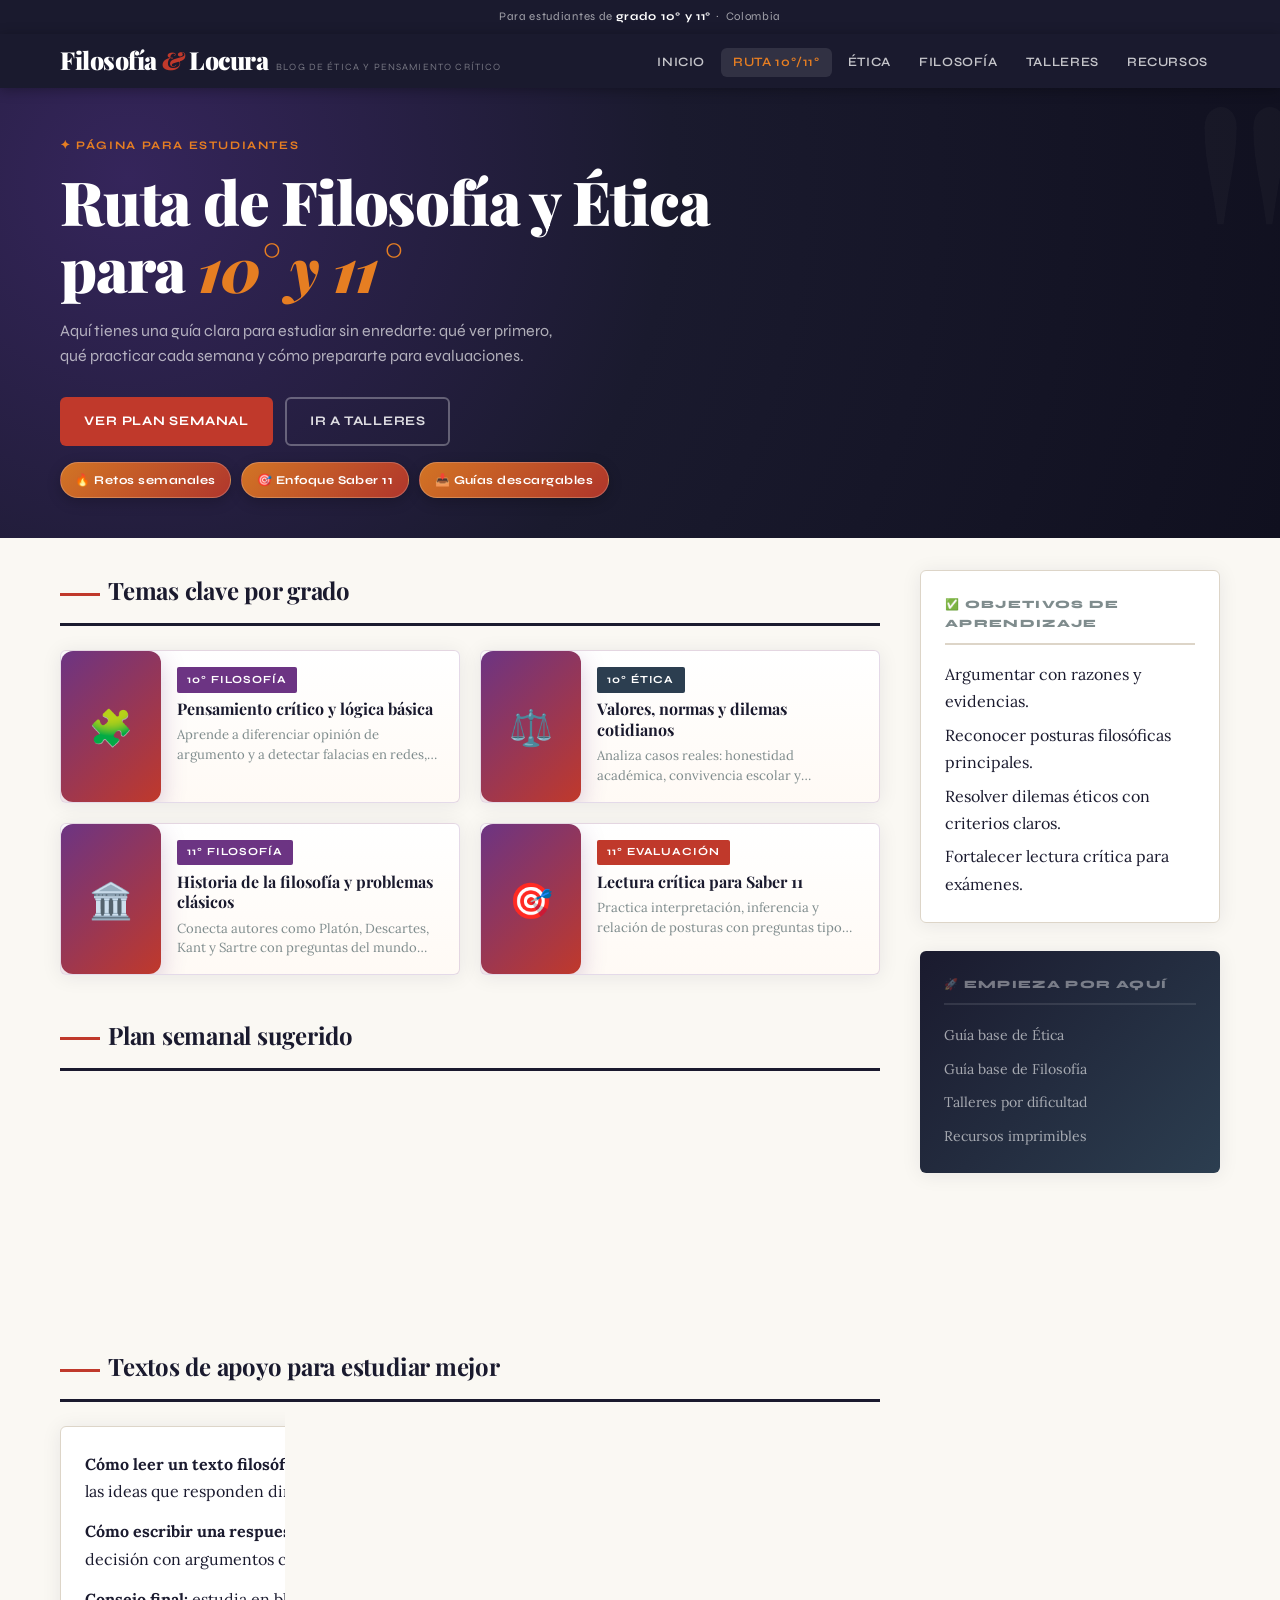
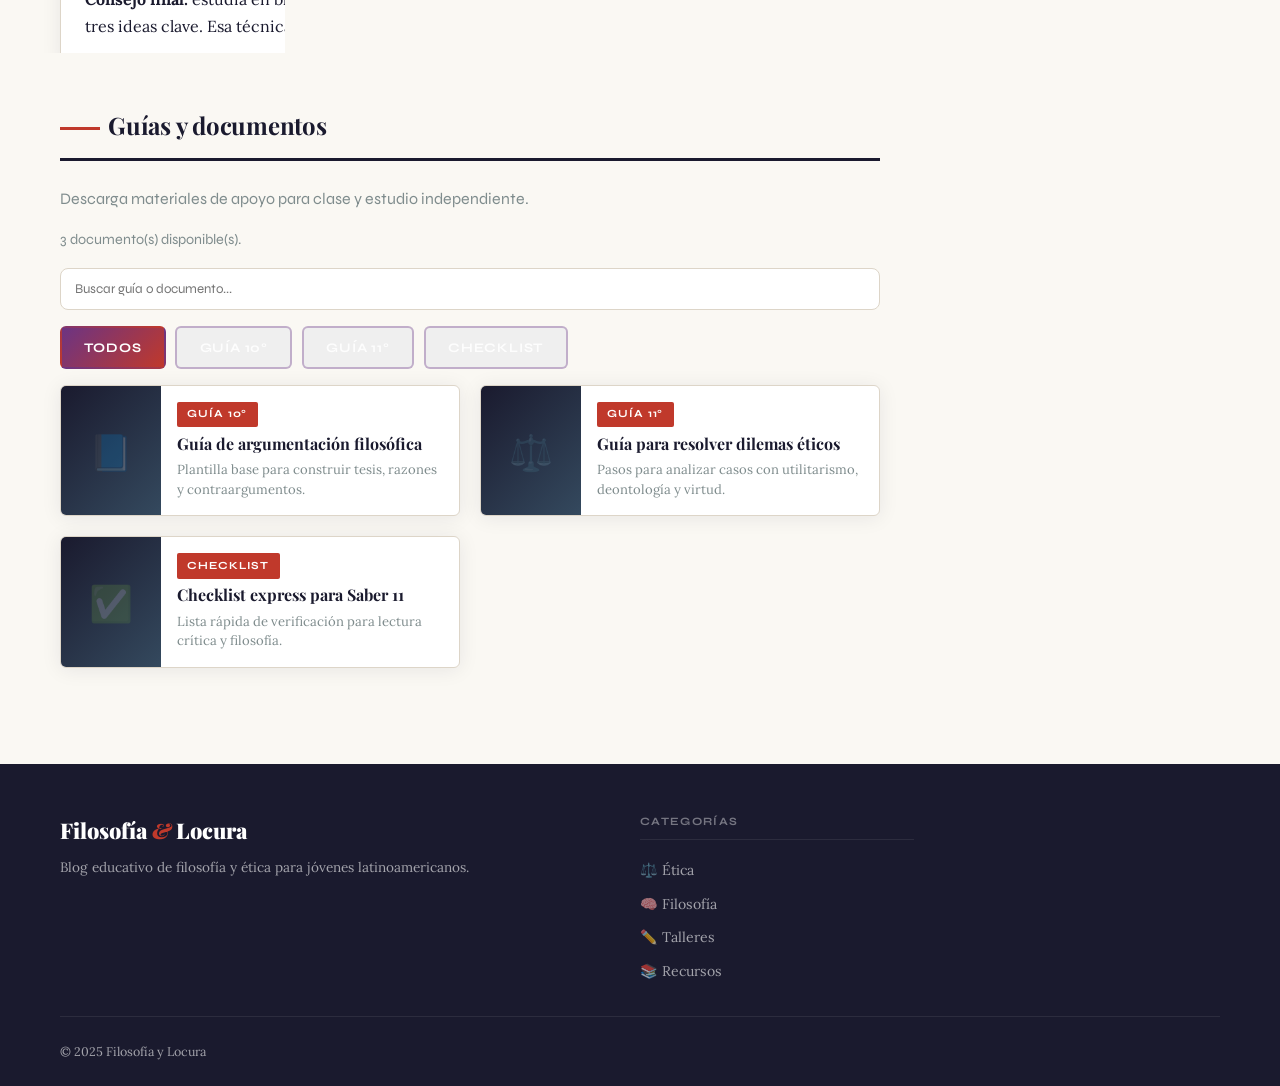
==== estudiantes.html @ a89b70b3 "Agrega buscador de guías y filtros combinados en estudiantes" ====
<!DOCTYPE html>
<html lang="es">
<head>
  <meta charset="UTF-8">
  <meta name="viewport" content="width=device-width, initial-scale=1.0">
  <meta name="description" content="Ruta de estudio para estudiantes de grado 10° y 11° en filosofía y ética: temas, actividades y plan semanal.">
  <meta name="theme-color" content="#1a1a2e">
  <title>Ruta 10° y 11° | Filosofía y Locura</title>
  <link rel="stylesheet" href="css/styles.css">
  <link rel="icon" href="data:image/svg+xml,<svg xmlns='http://www.w3.org/2000/svg' viewBox='0 0 100 100'><text y='.9em' font-size='90'>🧠</text></svg>">
</head>
<body>
  <div class="topbar"><div class="container">Para estudiantes de <strong>grado 10° y 11°</strong> &nbsp;·&nbsp; Colombia</div></div>

  <header class="masthead" role="banner">
    <div class="masthead__inner container">
      <a href="index.html" class="masthead__brand" aria-label="Inicio – Filosofía y Locura">
        <span class="masthead__logo">Filosofía <span>&</span> Locura</span>
        <span class="masthead__tagline">Blog de ética y pensamiento crítico</span>
      </a>
      <nav aria-label="Navegación principal">
        <ul class="nav__list" role="list">
          <li><a href="index.html" class="nav__link">Inicio</a></li>
          <li><a href="estudiantes.html" class="nav__link active">Ruta 10°/11°</a></li>
          <li><a href="etica.html" class="nav__link">Ética</a></li>
          <li><a href="filosofia.html" class="nav__link">Filosofía</a></li>
          <li><a href="talleres.html" class="nav__link">Talleres</a></li>
          <li><a href="recursos.html" class="nav__link">Recursos</a></li>
        </ul>
      </nav>
      <button class="hamburger" id="hamburger" aria-label="Abrir menú" aria-expanded="false">
        <span></span><span></span><span></span>
      </button>
    </div>
    <nav class="mobile-nav" id="mobileNav" aria-label="Menú móvil">
      <ul class="mobile-nav__list" role="list">
        <li><a href="index.html" class="mobile-nav__link">🏠 Inicio</a></li>
        <li><a href="estudiantes.html" class="mobile-nav__link">🎓 Ruta 10°/11°</a></li>
        <li><a href="etica.html" class="mobile-nav__link">⚖️ Ética</a></li>
        <li><a href="filosofia.html" class="mobile-nav__link">🧠 Filosofía</a></li>
        <li><a href="talleres.html" class="mobile-nav__link">✏️ Talleres</a></li>
        <li><a href="recursos.html" class="mobile-nav__link">📚 Recursos</a></li>
      </ul>
    </nav>
  </header>

  <section class="hero hero--students" aria-labelledby="heroTitle">
    <div class="container">
      <p class="hero__kicker">✦ Página para estudiantes</p>
      <h1 class="hero__title" id="heroTitle">Ruta de Filosofía y Ética para <em>10° y 11°</em></h1>
      <p class="hero__desc">Aquí tienes una guía clara para estudiar sin enredarte: qué ver primero, qué practicar cada semana y cómo prepararte para evaluaciones.</p>
      <div class="hero__actions">
        <a href="#plan-semanal" class="btn btn--primary">Ver plan semanal</a>
        <a href="talleres.html" class="btn btn--outline">Ir a talleres</a>
      </div>
      <div class="student-badges" role="list" aria-label="Beneficios de la ruta">
        <span class="student-badge" role="listitem">🔥 Retos semanales</span>
        <span class="student-badge" role="listitem">🎯 Enfoque Saber 11</span>
        <span class="student-badge" role="listitem">📥 Guías descargables</span>
      </div>
    </div>
  </section>

  <main>
    <div class="container">
      <div class="main-layout" style="padding-top:2rem;">
        <div>
          <section aria-labelledby="temasClave">
            <div class="section-header">
              <h2 class="section-header__title" id="temasClave"><span class="section-header__line"></span>Temas clave por grado</h2>
            </div>

            <div class="posts-grid students-grid" role="list">
              <article class="post-card" role="listitem">
                <div class="post-card__thumb">🧩</div>
                <div class="post-card__body">
                  <div class="post-card__meta"><span class="tag tag--filosofia">10° Filosofía</span></div>
                  <h3 class="post-card__title">Pensamiento crítico y lógica básica</h3>
                  <p class="post-card__excerpt">Aprende a diferenciar opinión de argumento y a detectar falacias en redes, noticias y debates.</p>
                </div>
              </article>

              <article class="post-card" role="listitem">
                <div class="post-card__thumb">⚖️</div>
                <div class="post-card__body">
                  <div class="post-card__meta"><span class="tag tag--etica">10° Ética</span></div>
                  <h3 class="post-card__title">Valores, normas y dilemas cotidianos</h3>
                  <p class="post-card__excerpt">Analiza casos reales: honestidad académica, convivencia escolar y decisiones responsables.</p>
                </div>
              </article>

              <article class="post-card" role="listitem">
                <div class="post-card__thumb">🏛️</div>
                <div class="post-card__body">
                  <div class="post-card__meta"><span class="tag tag--filosofia">11° Filosofía</span></div>
                  <h3 class="post-card__title">Historia de la filosofía y problemas clásicos</h3>
                  <p class="post-card__excerpt">Conecta autores como Platón, Descartes, Kant y Sartre con preguntas del mundo actual.</p>
                </div>
              </article>

              <article class="post-card" role="listitem">
                <div class="post-card__thumb">🎯</div>
                <div class="post-card__body">
                  <div class="post-card__meta"><span class="tag tag--recursos">11° Evaluación</span></div>
                  <h3 class="post-card__title">Lectura crítica para Saber 11</h3>
                  <p class="post-card__excerpt">Practica interpretación, inferencia y relación de posturas con preguntas tipo examen.</p>
                </div>
              </article>
            </div>
          </section>

          <section id="plan-semanal" aria-labelledby="planSemanal" style="margin-top:2.5rem;">
            <div class="section-header">
              <h2 class="section-header__title" id="planSemanal"><span class="section-header__line"></span>Plan semanal sugerido</h2>
            </div>
            <div class="widget" style="background:#fff;">
              <ul class="footer__links">
                <li><strong>Lunes:</strong> lectura de un texto corto (15–20 min) y mapa de ideas.</li>
                <li><strong>Martes:</strong> video o recurso + resumen de 5 conceptos.</li>
                <li><strong>Miércoles:</strong> taller de preguntas argumentativas.</li>
                <li><strong>Jueves:</strong> dilema ético en pareja o grupo.</li>
                <li><strong>Viernes:</strong> autoevaluación tipo Saber 11 y corrección.</li>
              </ul>
            </div>
          </section>

          <section aria-labelledby="consejosEstudio" style="margin-top:2.5rem;">
            <div class="section-header">
              <h2 class="section-header__title" id="consejosEstudio"><span class="section-header__line"></span>Textos de apoyo para estudiar mejor</h2>
            </div>
            <div class="widget" style="background:#fff;">
              <p style="margin-bottom:0.8rem;">
                <strong>Cómo leer un texto filosófico:</strong> comienza por identificar la pregunta central del autor.
                Luego, subraya las ideas que responden directamente esa pregunta y marca ejemplos concretos.
              </p>
              <p style="margin-bottom:0.8rem;">
                <strong>Cómo escribir una respuesta ética:</strong> describe el problema, explica los valores en conflicto
                y justifica tu decisión con argumentos claros, no solo con opiniones personales.
              </p>
              <p>
                <strong>Consejo final:</strong> estudia en bloques cortos de 25 minutos, descansa 5 minutos y cierra con
                una síntesis de tres ideas clave. Esa técnica mejora la comprensión y la memoria.
              </p>
            </div>
          </section>

          <section id="guias-documentos" aria-labelledby="guiasDocs" style="margin-top:2.5rem;">
            <div class="section-header">
              <h2 class="section-header__title" id="guiasDocs"><span class="section-header__line"></span>Guías y documentos</h2>
            </div>
            <p style="margin-bottom:1rem;color:var(--muted);font-family:var(--font-ui);">
              Descarga materiales de apoyo para clase y estudio independiente.
            </p>
            <p id="studentDocsStatus" style="margin-bottom:1rem;color:var(--muted);font-family:var(--font-ui);font-size:0.9rem;">
              Cargando guías...
            </p>
            <label for="studentDocsSearch" class="sr-only">Buscar guías y documentos</label>
            <input
              id="studentDocsSearch"
              type="search"
              placeholder="Buscar guía o documento..."
              style="width:100%;padding:0.75rem 0.9rem;border:1px solid var(--border);border-radius:8px;margin-bottom:1rem;font-family:var(--font-ui);"
            >
            <div style="display:flex;gap:0.6rem;flex-wrap:wrap;margin-bottom:1rem;">
              <button class="btn btn--outline active" type="button" data-doc-filter="all">Todos</button>
              <button class="btn btn--outline" type="button" data-doc-filter="Guía 10°">Guía 10°</button>
              <button class="btn btn--outline" type="button" data-doc-filter="Guía 11°">Guía 11°</button>
              <button class="btn btn--outline" type="button" data-doc-filter="Checklist">Checklist</button>
            </div>
            <div class="posts-grid" id="studentDocsList" role="list" aria-live="polite"></div>
          </section>
        </div>

        <aside class="sidebar" aria-label="Barra lateral">
          <div class="widget">
            <h2 class="widget__title">✅ Objetivos de aprendizaje</h2>
            <ul class="footer__links">
              <li>Argumentar con razones y evidencias.</li>
              <li>Reconocer posturas filosóficas principales.</li>
              <li>Resolver dilemas éticos con criterios claros.</li>
              <li>Fortalecer lectura crítica para exámenes.</li>
            </ul>
          </div>

          <div class="widget quote-widget">
            <h2 class="widget__title">🚀 Empieza por aquí</h2>
            <ul class="footer__links">
              <li><a href="etica.html">Guía base de Ética</a></li>
              <li><a href="filosofia.html">Guía base de Filosofía</a></li>
              <li><a href="talleres.html">Talleres por dificultad</a></li>
              <li><a href="recursos.html">Recursos imprimibles</a></li>
            </ul>
          </div>
        </aside>
      </div>
    </div>
  </main>

  <footer role="contentinfo">
    <div class="container">
      <div class="footer__grid">
        <div>
          <div class="footer__brand-name">Filosofía <span>&</span> Locura</div>
          <p class="footer__brand-desc">Blog educativo de filosofía y ética para jóvenes latinoamericanos.</p>
        </div>
        <div>
          <div class="footer__heading">Categorías</div>
          <ul class="footer__links">
            <li><a href="etica.html">⚖️ Ética</a></li>
            <li><a href="filosofia.html">🧠 Filosofía</a></li>
            <li><a href="talleres.html">✏️ Talleres</a></li>
            <li><a href="recursos.html">📚 Recursos</a></li>
          </ul>
        </div>
      </div>
      <div class="footer__bottom">
        <span>© 2025 Filosofía y Locura</span>
      </div>
    </div>
  </footer>

  <button class="back-top" id="backToTop" aria-label="Volver arriba">↑</button>
  <script id="studentDocsData" type="application/json">
    [
      {
        "icon": "📘",
        "tipo": "Guía 10°",
        "titulo": "Guía de argumentación filosófica",
        "desc": "Plantilla base para construir tesis, razones y contraargumentos.",
        "href": "docs/guia-argumentacion-10.txt"
      },
      {
        "icon": "⚖️",
        "tipo": "Guía 11°",
        "titulo": "Guía para resolver dilemas éticos",
        "desc": "Pasos para analizar casos con utilitarismo, deontología y virtud.",
        "href": "docs/guia-dilemas-eticos-11.txt"
      },
      {
        "icon": "✅",
        "tipo": "Checklist",
        "titulo": "Checklist express para Saber 11",
        "desc": "Lista rápida de verificación para lectura crítica y filosofía.",
        "href": "docs/checklist-saber11-filosofia.txt"
      }
    ]
  </script>
  <script src="js/scripts.js"></script>
</body>
</html>
---- css/styles.css ----
/* ===================================================
   FILOSOFÍA Y LOCURA — Blog de Filosofía y Ética
   Estilo: Editorial moderno, tipografía expresiva
   =================================================== */

@import url('https://fonts.googleapis.com/css2?family=Playfair+Display:ital,wght@0,400;0,700;0,900;1,400;1,700&family=Syne:wght@400;600;700;800&family=Lora:ital,wght@0,400;0,500;1,400&display=swap');

/* ── Variables ── */
:root {
  --ink:        #1a1a2e;
  --paper:      #faf8f3;
  --cream:      #f0ebe0;
  --accent:     #c0392b;
  --accent-2:   #e67e22;
  --muted:      #7f8c8d;
  --border:     #ddd5c8;
  --card-bg:    #ffffff;
  --tag-ethics: #2c3e50;
  --tag-phil:   #6c3483;
  --tag-taller: #1a6b4a;
  --tag-rec:    #c0392b;

  --font-display: 'Playfair Display', Georgia, serif;
  --font-ui:      'Syne', sans-serif;
  --font-body:    'Lora', Georgia, serif;

  --max-width: 1200px;
  --radius:    6px;
  --shadow:    0 2px 20px rgba(26,26,46,0.08);
  --shadow-lg: 0 8px 40px rgba(26,26,46,0.14);

  --transition: 0.25s cubic-bezier(0.4, 0, 0.2, 1);
}

/* ── Reset & Base ── */
*, *::before, *::after { box-sizing: border-box; margin: 0; padding: 0; }

html { scroll-behavior: smooth; font-size: 16px; }

body {
  font-family: var(--font-body);
  background: var(--paper);
  color: var(--ink);
  line-height: 1.7;
  min-height: 100vh;
  overflow-x: hidden;
}

img { max-width: 100%; display: block; }
a  { color: var(--accent); text-decoration: none; transition: color var(--transition); }
a:hover { color: var(--accent-2); }

/* ── Utility ── */
.container { max-width: var(--max-width); margin: 0 auto; padding: 0 1.25rem; }
.sr-only { position: absolute; width: 1px; height: 1px; overflow: hidden; clip: rect(0,0,0,0); }
.tag {
  display: inline-block;
  font-family: var(--font-ui);
  font-size: 0.68rem;
  font-weight: 700;
  letter-spacing: 0.08em;
  text-transform: uppercase;
  padding: 0.22rem 0.65rem;
  border-radius: 2px;
  color: #fff;
}
.tag--etica    { background: var(--tag-ethics); }
.tag--filosofia{ background: var(--tag-phil); }
.tag--taller   { background: var(--tag-taller); }
.tag--recursos { background: var(--tag-rec); }

/* ── Top Bar ── */
.topbar {
  background: var(--ink);
  color: rgba(255,255,255,0.6);
  font-family: var(--font-ui);
  font-size: 0.72rem;
  letter-spacing: 0.06em;
  padding: 0.45rem 0;
  text-align: center;
}
.topbar strong { color: #fff; }

/* ── Header / Masthead ── */
.masthead {
  background: var(--ink);
  position: sticky;
  top: 0;
  z-index: 100;
  box-shadow: 0 2px 12px rgba(0,0,0,0.3);
}

.masthead__inner {
  display: flex;
  align-items: center;
  justify-content: space-between;
  padding: 0.85rem 1.25rem;
  gap: 1rem;
}

.masthead__brand {
  display: flex;
  align-items: baseline;
  gap: 0.5rem;
  text-decoration: none;
}

.masthead__logo {
  font-family: var(--font-display);
  font-weight: 900;
  font-size: 1.55rem;
  color: #fff;
  line-height: 1;
  letter-spacing: -0.02em;
}

.masthead__logo span {
  color: var(--accent);
  font-style: italic;
}

.masthead__tagline {
  font-family: var(--font-ui);
  font-size: 0.6rem;
  color: rgba(255,255,255,0.4);
  letter-spacing: 0.12em;
  text-transform: uppercase;
  display: none;
}

/* Nav */
.nav__list {
  display: none;
  list-style: none;
  gap: 0.25rem;
  align-items: center;
}

.nav__link {
  font-family: var(--font-ui);
  font-size: 0.8rem;
  font-weight: 600;
  letter-spacing: 0.05em;
  text-transform: uppercase;
  color: rgba(255,255,255,0.75);
  padding: 0.4rem 0.75rem;
  border-radius: var(--radius);
  transition: all var(--transition);
}
.nav__link:hover,
.nav__link.active { color: #fff; background: rgba(255,255,255,0.1); }
.nav__link.active { color: var(--accent-2); }

/* Hamburger */
.hamburger {
  display: flex;
  flex-direction: column;
  gap: 5px;
  background: none;
  border: none;
  cursor: pointer;
  padding: 4px;
}
.hamburger span {
  display: block;
  width: 24px;
  height: 2px;
  background: rgba(255,255,255,0.85);
  transition: all var(--transition);
  border-radius: 2px;
}
.hamburger.open span:nth-child(1) { transform: translateY(7px) rotate(45deg); }
.hamburger.open span:nth-child(2) { opacity: 0; }
.hamburger.open span:nth-child(3) { transform: translateY(-7px) rotate(-45deg); }

/* Mobile nav dropdown */
.mobile-nav {
  display: none;
  background: #111122;
  padding: 1rem 1.25rem 1.5rem;
  border-top: 1px solid rgba(255,255,255,0.06);
}
.mobile-nav.open { display: block; }
.mobile-nav__list { list-style: none; }
.mobile-nav__link {
  display: block;
  font-family: var(--font-ui);
  font-size: 1rem;
  font-weight: 600;
  color: rgba(255,255,255,0.8);
  padding: 0.75rem 0;
  border-bottom: 1px solid rgba(255,255,255,0.07);
  letter-spacing: 0.04em;
  transition: color var(--transition);
}
.mobile-nav__link:hover { color: var(--accent-2); }

/* ── Hero ── */
.hero {
  background: var(--ink);
  color: #fff;
  padding: 3rem 0 2.5rem;
  position: relative;
  overflow: hidden;
}
.hero::before {
  content: '"';
  position: absolute;
  font-family: var(--font-display);
  font-size: 28rem;
  color: rgba(255,255,255,0.025);
  top: -4rem;
  right: -2rem;
  line-height: 1;
  pointer-events: none;
}
.hero__kicker {
  font-family: var(--font-ui);
  font-size: 0.72rem;
  font-weight: 700;
  letter-spacing: 0.14em;
  text-transform: uppercase;
  color: var(--accent-2);
  margin-bottom: 0.75rem;
}
.hero__title {
  font-family: var(--font-display);
  font-size: clamp(2rem, 6vw, 3.8rem);
  font-weight: 900;
  line-height: 1.1;
  letter-spacing: -0.02em;
  max-width: 700px;
  margin-bottom: 1rem;
}
.hero__title em { font-style: italic; color: var(--accent-2); }
.hero__desc {
  font-family: var(--font-ui);
  font-size: 1rem;
  color: rgba(255,255,255,0.65);
  max-width: 520px;
  line-height: 1.6;
  margin-bottom: 1.75rem;
}
.hero__actions { display: flex; gap: 0.75rem; flex-wrap: wrap; }

/* Buttons */
.btn {
  display: inline-flex;
  align-items: center;
  gap: 0.4rem;
  font-family: var(--font-ui);
  font-weight: 700;
  font-size: 0.82rem;
  letter-spacing: 0.06em;
  text-transform: uppercase;
  padding: 0.7rem 1.4rem;
  border-radius: var(--radius);
  transition: all var(--transition);
  cursor: pointer;
  border: 2px solid transparent;
  text-decoration: none;
}
.btn--primary { background: var(--accent); color: #fff; }
.btn--primary:hover { background: #a93226; color: #fff; transform: translateY(-1px); }
.btn--outline { border-color: rgba(255,255,255,0.3); color: rgba(255,255,255,0.85); }
.btn--outline:hover { border-color: #fff; color: #fff; background: rgba(255,255,255,0.08); }

/* ── Layout: Grid Principal ── */
.main-layout {
  display: grid;
  grid-template-columns: 1fr;
  gap: 2.5rem;
  padding: 2.5rem 0 3rem;
}

/* ── Section Headings ── */
.section-header {
  display: flex;
  align-items: baseline;
  justify-content: space-between;
  margin-bottom: 1.5rem;
  padding-bottom: 0.75rem;
  border-bottom: 3px solid var(--ink);
}
.section-header__title {
  font-family: var(--font-display);
  font-size: 1.5rem;
  font-weight: 700;
  letter-spacing: -0.01em;
}
.section-header__line {
  display: inline-block;
  width: 2.5rem;
  height: 3px;
  background: var(--accent);
  margin-right: 0.5rem;
  vertical-align: middle;
}
.section-header__link {
  font-family: var(--font-ui);
  font-size: 0.75rem;
  font-weight: 700;
  letter-spacing: 0.08em;
  text-transform: uppercase;
  color: var(--muted);
}
.section-header__link:hover { color: var(--accent); }

/* ── Featured Post ── */
.featured-post {
  display: grid;
  grid-template-columns: 1fr;
  background: var(--card-bg);
  border-radius: var(--radius);
  box-shadow: var(--shadow-lg);
  overflow: hidden;
  transition: transform var(--transition), box-shadow var(--transition);
  text-decoration: none;
  color: inherit;
}
.featured-post:hover { transform: translateY(-3px); box-shadow: 0 12px 50px rgba(26,26,46,0.18); }

.featured-post__image {
  background: linear-gradient(135deg, var(--ink) 0%, #2c3e50 50%, #6c3483 100%);
  min-height: 220px;
  display: flex;
  align-items: center;
  justify-content: center;
  position: relative;
  overflow: hidden;
}
.featured-post__image::after {
  content: attr(data-symbol);
  font-family: var(--font-display);
  font-size: 9rem;
  color: rgba(255,255,255,0.12);
  position: absolute;
}
.featured-post__badge {
  position: absolute;
  top: 1rem;
  left: 1rem;
  font-family: var(--font-ui);
  font-size: 0.65rem;
  font-weight: 700;
  letter-spacing: 0.1em;
  text-transform: uppercase;
  background: var(--accent);
  color: #fff;
  padding: 0.3rem 0.7rem;
  border-radius: 2px;
}
.featured-post__body { padding: 1.75rem; }
.featured-post__meta {
  display: flex;
  gap: 0.75rem;
  align-items: center;
  margin-bottom: 0.75rem;
  flex-wrap: wrap;
}
.featured-post__date {
  font-family: var(--font-ui);
  font-size: 0.72rem;
  color: var(--muted);
  letter-spacing: 0.04em;
}
.featured-post__title {
  font-family: var(--font-display);
  font-size: 1.65rem;
  font-weight: 700;
  line-height: 1.2;
  margin-bottom: 0.75rem;
  letter-spacing: -0.01em;
}
.featured-post__excerpt {
  color: var(--muted);
  font-size: 0.95rem;
  line-height: 1.65;
  margin-bottom: 1.25rem;
}
.featured-post__read {
  font-family: var(--font-ui);
  font-size: 0.78rem;
  font-weight: 700;
  letter-spacing: 0.07em;
  text-transform: uppercase;
  color: var(--accent);
  display: flex;
  align-items: center;
  gap: 0.35rem;
}
.featured-post__read::after { content: '→'; transition: transform var(--transition); }
.featured-post:hover .featured-post__read::after { transform: translateX(4px); }

/* ── Post Grid ── */
.posts-grid {
  display: grid;
  grid-template-columns: 1fr;
  gap: 1.25rem;
}

.post-card {
  background: var(--card-bg);
  border-radius: var(--radius);
  box-shadow: var(--shadow);
  overflow: hidden;
  display: grid;
  grid-template-columns: 90px 1fr;
  transition: transform var(--transition), box-shadow var(--transition);
  text-decoration: none;
  color: inherit;
  border: 1px solid var(--border);
}
.post-card:hover { transform: translateY(-2px); box-shadow: var(--shadow-lg); }

.post-card__thumb {
  background: linear-gradient(135deg, var(--ink), #34495e);
  display: flex;
  align-items: center;
  justify-content: center;
  font-family: var(--font-display);
  font-size: 2.2rem;
  color: rgba(255,255,255,0.2);
}
.post-card__body { padding: 1rem; }
.post-card__meta {
  display: flex;
  gap: 0.5rem;
  align-items: center;
  margin-bottom: 0.4rem;
  flex-wrap: wrap;
}
.post-card__date { font-family: var(--font-ui); font-size: 0.68rem; color: var(--muted); }
.post-card__title {
  font-family: var(--font-display);
  font-size: 1rem;
  font-weight: 700;
  line-height: 1.3;
  margin-bottom: 0.35rem;
}
.post-card__excerpt {
  font-size: 0.82rem;
  color: var(--muted);
  line-height: 1.5;
  display: -webkit-box;
  -webkit-line-clamp: 2;
  -webkit-box-orient: vertical;
  overflow: hidden;
}

/* ── Sidebar ── */
.sidebar { display: flex; flex-direction: column; gap: 1.75rem; }

.widget {
  background: var(--card-bg);
  border-radius: var(--radius);
  padding: 1.5rem;
  box-shadow: var(--shadow);
  border: 1px solid var(--border);
}
.widget__title {
  font-family: var(--font-ui);
  font-size: 0.7rem;
  font-weight: 800;
  letter-spacing: 0.12em;
  text-transform: uppercase;
  color: var(--muted);
  margin-bottom: 1rem;
  padding-bottom: 0.6rem;
  border-bottom: 2px solid var(--border);
}

/* Category Widget */
.cat-list { list-style: none; display: flex; flex-direction: column; gap: 0.3rem; }
.cat-list__item a {
  display: flex;
  justify-content: space-between;
  align-items: center;
  font-family: var(--font-ui);
  font-size: 0.85rem;
  font-weight: 600;
  color: var(--ink);
  padding: 0.5rem 0.75rem;
  border-radius: 4px;
  transition: background var(--transition);
}
.cat-list__item a:hover { background: var(--cream); color: var(--accent); }
.cat-list__count {
  font-size: 0.7rem;
  color: var(--muted);
  background: var(--cream);
  padding: 0.1rem 0.4rem;
  border-radius: 10px;
}

/* Search Widget */
.search-form { display: flex; gap: 0.5rem; }
.search-input {
  flex: 1;
  font-family: var(--font-body);
  font-size: 0.875rem;
  padding: 0.6rem 0.85rem;
  border: 1.5px solid var(--border);
  border-radius: var(--radius);
  background: var(--paper);
  color: var(--ink);
  transition: border-color var(--transition);
}
.search-input:focus { outline: none; border-color: var(--accent); }
.search-btn {
  background: var(--accent);
  color: #fff;
  border: none;
  padding: 0.6rem 1rem;
  border-radius: var(--radius);
  cursor: pointer;
  font-size: 0.9rem;
  transition: background var(--transition);
}
.search-btn:hover { background: #a93226; }

/* Quote Widget */
.quote-widget {
  background: linear-gradient(135deg, var(--ink), #2c3e50) !important;
  color: #fff;
  border: none !important;
}
.quote-widget .widget__title { color: rgba(255,255,255,0.4); border-color: rgba(255,255,255,0.1); }
.quote-text {
  font-family: var(--font-display);
  font-style: italic;
  font-size: 1.05rem;
  line-height: 1.5;
  color: rgba(255,255,255,0.9);
  margin-bottom: 0.75rem;
  position: relative;
}
.quote-text::before {
  content: '"';
  font-size: 3rem;
  color: var(--accent);
  position: absolute;
  top: -0.5rem;
  left: -0.5rem;
  line-height: 1;
  font-family: var(--font-display);
}
.quote-text { padding-left: 1.5rem; }
.quote-author {
  font-family: var(--font-ui);
  font-size: 0.72rem;
  letter-spacing: 0.08em;
  text-transform: uppercase;
  color: var(--accent-2);
}

/* Tags Cloud */
.tags-cloud { display: flex; flex-wrap: wrap; gap: 0.4rem; }
.tag-cloud__item {
  font-family: var(--font-ui);
  font-size: 0.75rem;
  font-weight: 600;
  color: var(--ink);
  background: var(--cream);
  padding: 0.3rem 0.65rem;
  border-radius: 2px;
  transition: all var(--transition);
  text-decoration: none;
  border: 1px solid var(--border);
}
.tag-cloud__item:hover { background: var(--ink); color: #fff; border-color: var(--ink); }

/* ── Newsletter Banner ── */
.newsletter {
  background: linear-gradient(135deg, var(--accent) 0%, var(--accent-2) 100%);
  border-radius: var(--radius);
  padding: 2rem 1.5rem;
  color: #fff;
  text-align: center;
}
.newsletter__icon { font-size: 2rem; margin-bottom: 0.75rem; }
.newsletter__title {
  font-family: var(--font-display);
  font-size: 1.4rem;
  font-weight: 700;
  margin-bottom: 0.5rem;
}
.newsletter__desc {
  font-size: 0.88rem;
  opacity: 0.9;
  margin-bottom: 1.25rem;
  line-height: 1.5;
}
.newsletter__form { display: flex; flex-direction: column; gap: 0.5rem; max-width: 380px; margin: 0 auto; }
.newsletter__input {
  padding: 0.7rem 1rem;
  border: 2px solid rgba(255,255,255,0.4);
  border-radius: var(--radius);
  background: rgba(255,255,255,0.15);
  color: #fff;
  font-family: var(--font-body);
  font-size: 0.9rem;
}
.newsletter__input::placeholder { color: rgba(255,255,255,0.65); }
.newsletter__input:focus { outline: none; border-color: #fff; }
.newsletter__btn {
  background: #fff;
  color: var(--accent);
  font-family: var(--font-ui);
  font-weight: 700;
  font-size: 0.82rem;
  letter-spacing: 0.06em;
  text-transform: uppercase;
  padding: 0.7rem;
  border: none;
  border-radius: var(--radius);
  cursor: pointer;
  transition: all var(--transition);
}
.newsletter__btn:hover { background: var(--ink); color: #fff; }

/* ── Category Banner ── */
.category-banner {
  background: linear-gradient(160deg, var(--ink) 0%, #2c3e50 100%);
  color: #fff;
  padding: 2.5rem 0 2rem;
  margin-bottom: 0;
}
.category-banner__label {
  font-family: var(--font-ui);
  font-size: 0.7rem;
  font-weight: 700;
  letter-spacing: 0.15em;
  text-transform: uppercase;
  color: var(--accent-2);
  margin-bottom: 0.5rem;
}
.category-banner__title {
  font-family: var(--font-display);
  font-size: clamp(1.8rem, 5vw, 3rem);
  font-weight: 900;
  margin-bottom: 0.5rem;
}
.category-banner__desc {
  font-size: 0.95rem;
  color: rgba(255,255,255,0.65);
  max-width: 500px;
}

/* ── Single Article ── */
.article-header {
  background: var(--ink);
  color: #fff;
  padding: 2.5rem 0 2rem;
}
.article-header__breadcrumb {
  font-family: var(--font-ui);
  font-size: 0.72rem;
  color: rgba(255,255,255,0.45);
  margin-bottom: 1rem;
  display: flex;
  gap: 0.5rem;
  align-items: center;
  flex-wrap: wrap;
}
.article-header__breadcrumb a { color: rgba(255,255,255,0.6); }
.article-header__breadcrumb a:hover { color: #fff; }
.article-header__meta {
  display: flex;
  gap: 0.75rem;
  align-items: center;
  flex-wrap: wrap;
  margin-bottom: 1rem;
}
.article-header__date, .article-header__read-time {
  font-family: var(--font-ui);
  font-size: 0.72rem;
  color: rgba(255,255,255,0.5);
  letter-spacing: 0.04em;
}
.article-header__title {
  font-family: var(--font-display);
  font-size: clamp(1.8rem, 5vw, 2.8rem);
  font-weight: 900;
  line-height: 1.15;
  letter-spacing: -0.02em;
  margin-bottom: 1rem;
  max-width: 800px;
}
.article-header__title em { font-style: italic; color: var(--accent-2); }
.article-header__intro {
  font-size: 1.05rem;
  color: rgba(255,255,255,0.72);
  max-width: 650px;
  line-height: 1.65;
}

/* Article Body */
.article-body {
  max-width: 720px;
}
.article-body h2 {
  font-family: var(--font-display);
  font-size: 1.5rem;
  font-weight: 700;
  margin: 2.25rem 0 0.85rem;
  letter-spacing: -0.01em;
  color: var(--ink);
}
.article-body h2::before {
  content: '§ ';
  color: var(--accent);
  font-style: italic;
}
.article-body h3 {
  font-family: var(--font-ui);
  font-size: 1.1rem;
  font-weight: 700;
  margin: 1.75rem 0 0.65rem;
  color: var(--ink);
}
.article-body p { margin-bottom: 1.2rem; font-size: 1.02rem; line-height: 1.8; }
.article-body ul, .article-body ol {
  margin: 0.75rem 0 1.25rem 1.5rem;
}
.article-body li { margin-bottom: 0.4rem; line-height: 1.7; font-size: 0.98rem; }
.article-body strong { font-weight: 700; color: var(--ink); }
.article-body em { font-style: italic; }

/* Blockquote */
.article-body blockquote, .pullquote {
  background: var(--cream);
  border-left: 4px solid var(--accent);
  padding: 1.25rem 1.5rem;
  margin: 1.75rem 0;
  border-radius: 0 var(--radius) var(--radius) 0;
}
.pullquote {
  background: linear-gradient(135deg, var(--ink), #2c3e50);
  color: #fff;
  border-left-color: var(--accent-2);
  font-family: var(--font-display);
  font-style: italic;
  font-size: 1.15rem;
  line-height: 1.55;
  border-radius: var(--radius);
}
.pullquote cite {
  display: block;
  font-family: var(--font-ui);
  font-style: normal;
  font-size: 0.7rem;
  letter-spacing: 0.08em;
  text-transform: uppercase;
  color: var(--accent-2);
  margin-top: 0.65rem;
}
.article-body blockquote p { margin: 0; font-style: italic; }
.article-body blockquote footer {
  font-family: var(--font-ui);
  font-size: 0.75rem;
  color: var(--muted);
  margin-top: 0.5rem;
  font-style: normal;
}

/* Info Box */
.info-box {
  background: #ebf5fb;
  border: 1.5px solid #aed6f1;
  border-radius: var(--radius);
  padding: 1.25rem 1.5rem;
  margin: 1.75rem 0;
}
.info-box--warning { background: #fef9e7; border-color: #f9e79f; }
.info-box--success { background: #eafaf1; border-color: #a9dfbf; }
.info-box__title {
  font-family: var(--font-ui);
  font-size: 0.78rem;
  font-weight: 800;
  letter-spacing: 0.08em;
  text-transform: uppercase;
  margin-bottom: 0.5rem;
  color: var(--ink);
}
.info-box p { margin: 0; font-size: 0.92rem; }

/* Step List */
.step-list { list-style: none; margin: 1.25rem 0; counter-reset: steps; }
.step-list li {
  counter-increment: steps;
  position: relative;
  padding: 1rem 1rem 1rem 3.25rem;
  margin-bottom: 0.75rem;
  background: var(--card-bg);
  border: 1px solid var(--border);
  border-radius: var(--radius);
  box-shadow: var(--shadow);
}
.step-list li::before {
  content: counter(steps);
  position: absolute;
  left: 0.9rem;
  top: 50%;
  transform: translateY(-50%);
  width: 1.75rem;
  height: 1.75rem;
  background: var(--accent);
  color: #fff;
  font-family: var(--font-ui);
  font-size: 0.78rem;
  font-weight: 700;
  border-radius: 50%;
  display: flex;
  align-items: center;
  justify-content: center;
}

/* Activity Box */
.activity-box {
  background: linear-gradient(135deg, #1a1a2e 0%, #16213e 100%);
  color: #fff;
  border-radius: var(--radius);
  padding: 1.75rem;
  margin: 2rem 0;
}
.activity-box__header {
  display: flex;
  align-items: center;
  gap: 0.75rem;
  margin-bottom: 1.25rem;
  padding-bottom: 0.75rem;
  border-bottom: 1px solid rgba(255,255,255,0.12);
}
.activity-box__icon { font-size: 1.5rem; }
.activity-box__title {
  font-family: var(--font-ui);
  font-size: 0.75rem;
  font-weight: 800;
  letter-spacing: 0.1em;
  text-transform: uppercase;
  color: var(--accent-2);
}
.activity-box__subtitle {
  font-family: var(--font-display);
  font-size: 1.1rem;
  font-weight: 700;
  color: #fff;
}
.activity-box ol {
  margin-left: 1.25rem;
  color: rgba(255,255,255,0.85);
}
.activity-box li { margin-bottom: 0.65rem; font-size: 0.95rem; line-height: 1.6; }
.activity-box p { color: rgba(255,255,255,0.75); margin-bottom: 0.75rem; font-size: 0.92rem; }

/* Embed containers */
.video-embed {
  position: relative;
  width: 100%;
  padding-bottom: 56.25%;
  background: #000;
  border-radius: var(--radius);
  overflow: hidden;
  margin: 1.75rem 0;
}
.video-embed iframe {
  position: absolute;
  top: 0; left: 0;
  width: 100%; height: 100%;
  border: none;
}
.pdf-embed {
  width: 100%;
  height: 500px;
  border: 1.5px solid var(--border);
  border-radius: var(--radius);
  margin: 1.75rem 0;
}
.embed-label {
  font-family: var(--font-ui);
  font-size: 0.7rem;
  font-weight: 700;
  letter-spacing: 0.08em;
  text-transform: uppercase;
  color: var(--muted);
  margin-bottom: 0.5rem;
}

/* Author box */
.author-box {
  display: flex;
  gap: 1rem;
  align-items: flex-start;
  background: var(--cream);
  border: 1px solid var(--border);
  border-radius: var(--radius);
  padding: 1.25rem;
  margin-top: 2.5rem;
}
.author-box__avatar {
  width: 60px;
  height: 60px;
  border-radius: 50%;
  background: linear-gradient(135deg, var(--ink), #6c3483);
  display: flex;
  align-items: center;
  justify-content: center;
  font-family: var(--font-display);
  font-size: 1.5rem;
  color: rgba(255,255,255,0.6);
  flex-shrink: 0;
}
.author-box__name {
  font-family: var(--font-ui);
  font-weight: 700;
  font-size: 0.9rem;
  margin-bottom: 0.2rem;
}
.author-box__role {
  font-family: var(--font-ui);
  font-size: 0.7rem;
  font-weight: 600;
  text-transform: uppercase;
  letter-spacing: 0.06em;
  color: var(--muted);
  margin-bottom: 0.5rem;
}
.author-box__bio { font-size: 0.88rem; color: var(--muted); line-height: 1.55; }

/* Comments */
.comments-section { margin-top: 2.5rem; }
.comments-section__title {
  font-family: var(--font-display);
  font-size: 1.35rem;
  font-weight: 700;
  margin-bottom: 1.25rem;
  padding-bottom: 0.6rem;
  border-bottom: 2px solid var(--border);
}

/* Share Bar */
.share-bar {
  display: flex;
  gap: 0.5rem;
  align-items: center;
  flex-wrap: wrap;
  padding: 1.25rem 0;
  border-top: 1px solid var(--border);
  border-bottom: 1px solid var(--border);
  margin: 1.75rem 0;
}
.share-bar__label {
  font-family: var(--font-ui);
  font-size: 0.7rem;
  font-weight: 700;
  text-transform: uppercase;
  letter-spacing: 0.08em;
  color: var(--muted);
  margin-right: 0.25rem;
}
.share-btn {
  display: inline-flex;
  align-items: center;
  gap: 0.3rem;
  font-family: var(--font-ui);
  font-size: 0.72rem;
  font-weight: 700;
  letter-spacing: 0.04em;
  padding: 0.4rem 0.85rem;
  border-radius: var(--radius);
  border: 1.5px solid var(--border);
  background: var(--card-bg);
  color: var(--ink);
  cursor: pointer;
  transition: all var(--transition);
  text-decoration: none;
}
.share-btn:hover { background: var(--ink); color: #fff; border-color: var(--ink); }

/* ── Resources Page ── */
.resources-grid {
  display: grid;
  grid-template-columns: 1fr;
  gap: 1.25rem;
}
.resource-card {
  background: var(--card-bg);
  border: 1px solid var(--border);
  border-radius: var(--radius);
  padding: 1.5rem;
  display: flex;
  gap: 1rem;
  align-items: flex-start;
  transition: all var(--transition);
  text-decoration: none;
  color: inherit;
  box-shadow: var(--shadow);
}
.resource-card:hover { transform: translateY(-2px); box-shadow: var(--shadow-lg); border-color: var(--accent); }
.resource-card__icon {
  font-size: 2rem;
  width: 50px;
  height: 50px;
  display: flex;
  align-items: center;
  justify-content: center;
  background: var(--cream);
  border-radius: var(--radius);
  flex-shrink: 0;
}
.resource-card__title {
  font-family: var(--font-ui);
  font-weight: 700;
  margin-bottom: 0.3rem;
}
.resource-card__desc { font-size: 0.88rem; color: var(--muted); line-height: 1.5; }

/* ── Footer ── */
footer {
  background: var(--ink);
  color: rgba(255,255,255,0.6);
  padding: 3rem 0 1.5rem;
  margin-top: 3rem;
}
.footer__grid {
  display: grid;
  grid-template-columns: 1fr;
  gap: 2rem;
  margin-bottom: 2rem;
}
.footer__brand-name {
  font-family: var(--font-display);
  font-size: 1.35rem;
  font-weight: 900;
  color: #fff;
  margin-bottom: 0.5rem;
}
.footer__brand-name span { color: var(--accent); font-style: italic; }
.footer__brand-desc { font-size: 0.85rem; line-height: 1.6; }
.footer__heading {
  font-family: var(--font-ui);
  font-size: 0.7rem;
  font-weight: 700;
  letter-spacing: 0.12em;
  text-transform: uppercase;
  color: rgba(255,255,255,0.4);
  margin-bottom: 1rem;
  padding-bottom: 0.5rem;
  border-bottom: 1px solid rgba(255,255,255,0.08);
}
.footer__links { list-style: none; display: flex; flex-direction: column; gap: 0.4rem; }
.footer__links a {
  color: rgba(255,255,255,0.6);
  font-size: 0.88rem;
  transition: color var(--transition);
}
.footer__links a:hover { color: var(--accent-2); }
.footer__bottom {
  display: flex;
  flex-direction: column;
  gap: 0.5rem;
  padding-top: 1.5rem;
  border-top: 1px solid rgba(255,255,255,0.08);
  text-align: center;
  font-size: 0.78rem;
}
.footer__copy a { color: var(--accent-2); }

/* ── Breadcrumb ── */
.breadcrumb {
  display: flex;
  gap: 0.5rem;
  align-items: center;
  font-family: var(--font-ui);
  font-size: 0.75rem;
  padding: 0.85rem 0;
  color: var(--muted);
  flex-wrap: wrap;
}
.breadcrumb a { color: var(--muted); }
.breadcrumb a:hover { color: var(--accent); }
.breadcrumb__sep { color: var(--border); }

/* ── Back to top ── */
.back-top {
  position: fixed;
  bottom: 1.5rem;
  right: 1.5rem;
  width: 42px;
  height: 42px;
  background: var(--accent);
  color: #fff;
  border: none;
  border-radius: 50%;
  font-size: 1.1rem;
  cursor: pointer;
  display: flex;
  align-items: center;
  justify-content: center;
  box-shadow: 0 4px 14px rgba(192,57,43,0.4);
  transition: all var(--transition);
  opacity: 0;
  pointer-events: none;
  z-index: 50;
}
.back-top.visible { opacity: 1; pointer-events: auto; }
.back-top:hover { background: #a93226; transform: translateY(-2px); }

/* ── Reading Progress ── */
.reading-progress {
  position: fixed;
  top: 0;
  left: 0;
  height: 3px;
  background: linear-gradient(90deg, var(--accent), var(--accent-2));
  z-index: 200;
  transition: width 0.1s linear;
  width: 0%;
}

/* ── Responsive ── */
@media (min-width: 600px) {
  .posts-grid { grid-template-columns: 1fr 1fr; }
  .post-card { grid-template-columns: 100px 1fr; }
  .newsletter__form { flex-direction: row; }
  .newsletter__input { flex: 1; }
  .newsletter__btn { white-space: nowrap; }
  .resources-grid { grid-template-columns: 1fr 1fr; }
  .footer__grid { grid-template-columns: 2fr 1fr 1fr; }
  .footer__bottom { flex-direction: row; justify-content: space-between; }
}

@media (min-width: 768px) {
  .masthead__tagline { display: block; }
  .hamburger { display: none; }
  .nav__list { display: flex; }
  .featured-post { grid-template-columns: 1fr 1fr; }
  .featured-post__image { min-height: 100%; }
}

@media (min-width: 1024px) {
  .main-layout {
    grid-template-columns: 1fr 300px;
  }
  .main-layout .sidebar { grid-row: 1; grid-column: 2; }

  .article-layout {
    display: grid;
    grid-template-columns: 1fr 280px;
    gap: 3rem;
  }
}

/* ── Animations ── */
@keyframes fadeInUp {
  from { opacity: 0; transform: translateY(18px); }
  to   { opacity: 1; transform: translateY(0); }
}
.animate-in {
  animation: fadeInUp 0.5s ease both;
}
.animate-in:nth-child(2) { animation-delay: 0.08s; }
.animate-in:nth-child(3) { animation-delay: 0.16s; }
.animate-in:nth-child(4) { animation-delay: 0.24s; }

/* Print */
@media print {
  .masthead, .sidebar, footer, .share-bar, .comments-section, .back-top { display: none; }
  .article-body { max-width: 100%; }
}

/* ── Estilo juvenil: Ruta estudiantes ── */
.hero--students {
  background: radial-gradient(circle at 10% 20%, #35255b 0%, #1a1a2e 45%, #10101f 100%);
}

.student-badges {
  margin-top: 1rem;
  display: flex;
  flex-wrap: wrap;
  gap: 0.65rem;
}

.student-badge {
  font-family: var(--font-ui);
  font-size: 0.75rem;
  font-weight: 700;
  letter-spacing: 0.04em;
  color: #fff;
  background: linear-gradient(135deg, rgba(230,126,34,0.9), rgba(192,57,43,0.9));
  border: 1px solid rgba(255,255,255,0.2);
  border-radius: 999px;
  padding: 0.45rem 0.9rem;
  box-shadow: 0 4px 14px rgba(0,0,0,0.22);
}

.students-grid .post-card {
  border: 1px solid rgba(108,52,131,0.18);
  background: linear-gradient(180deg, #ffffff 0%, #fffaf5 100%);
}

.students-grid .post-card__thumb {
  background: linear-gradient(135deg, #6c3483, #c0392b);
  color: #fff;
  border-radius: 12px;
  box-shadow: 0 8px 24px rgba(108,52,131,0.25);
}

#guias-documentos .btn--outline {
  border-color: rgba(108,52,131,0.35);
}

#guias-documentos .btn--outline.active,
#guias-documentos .btn--outline:hover {
  background: linear-gradient(135deg, #6c3483, #c0392b);
  color: #fff;
  border-color: transparent;
}
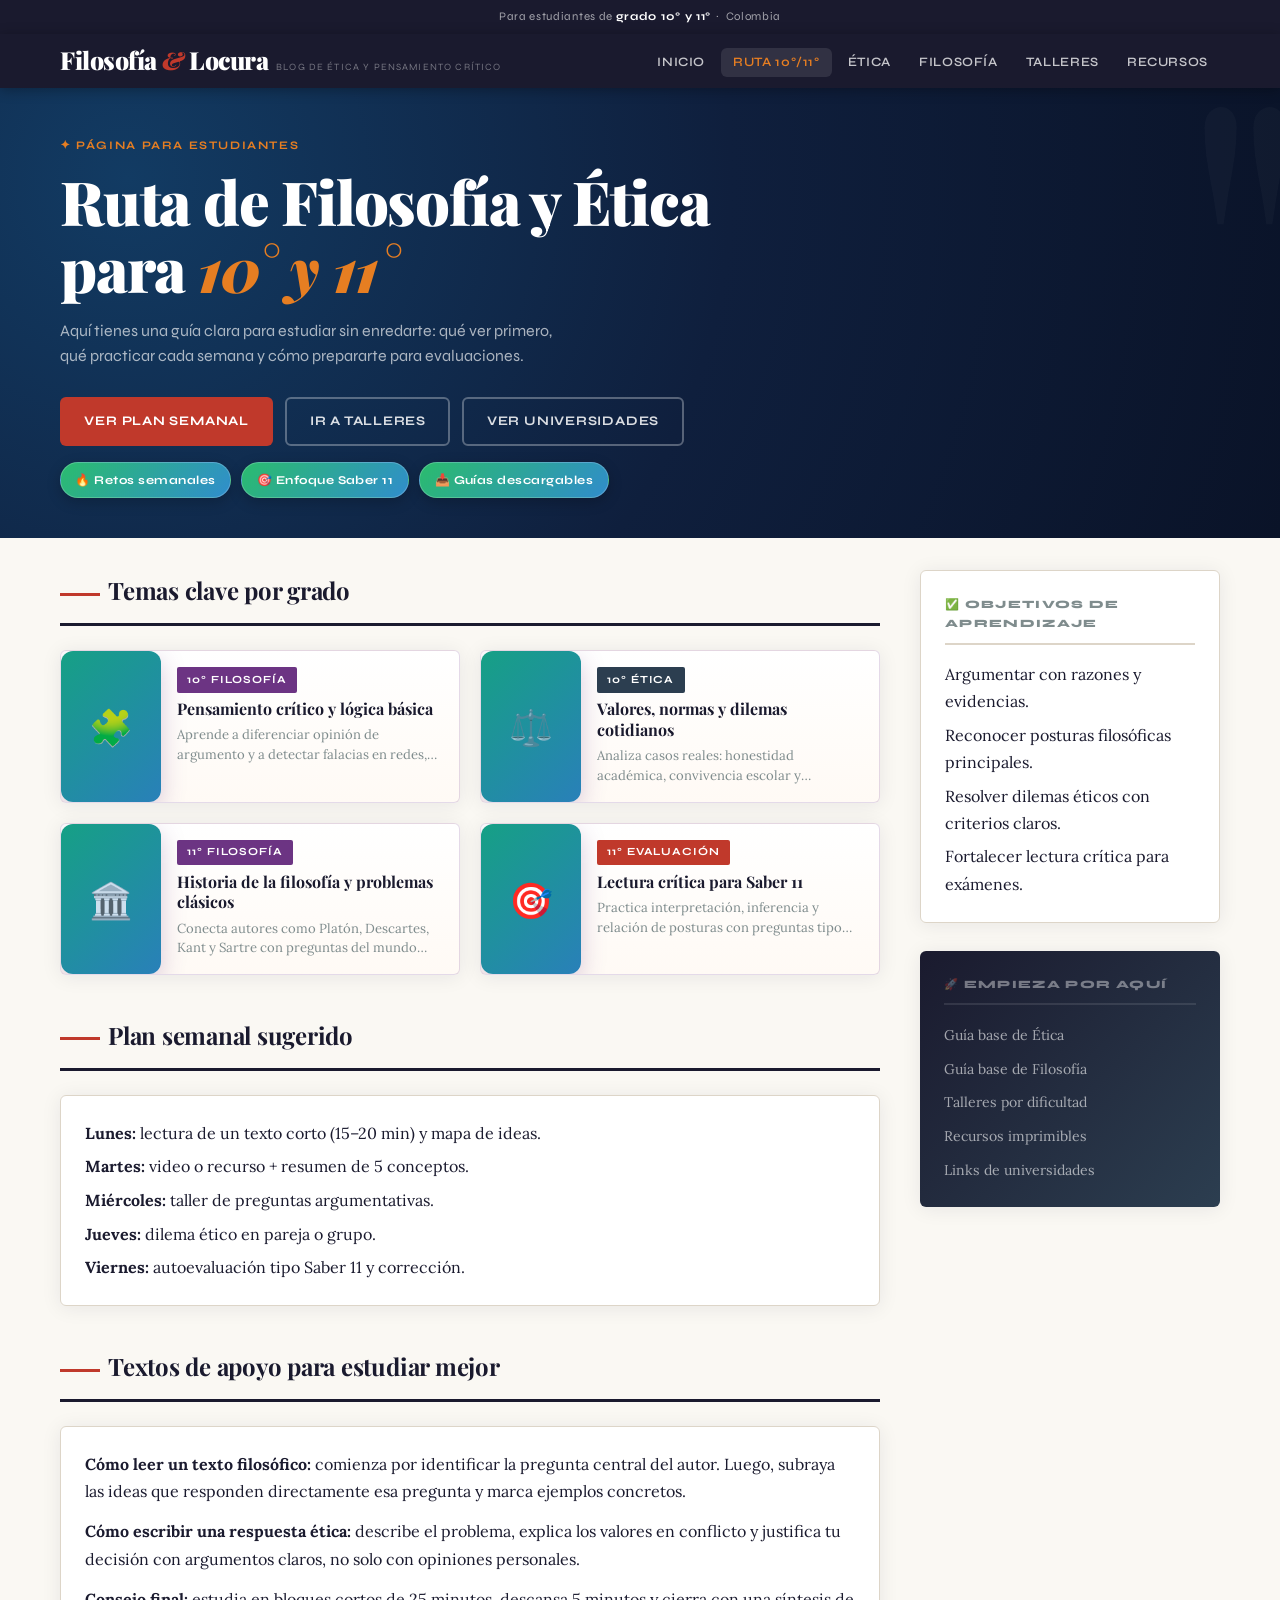
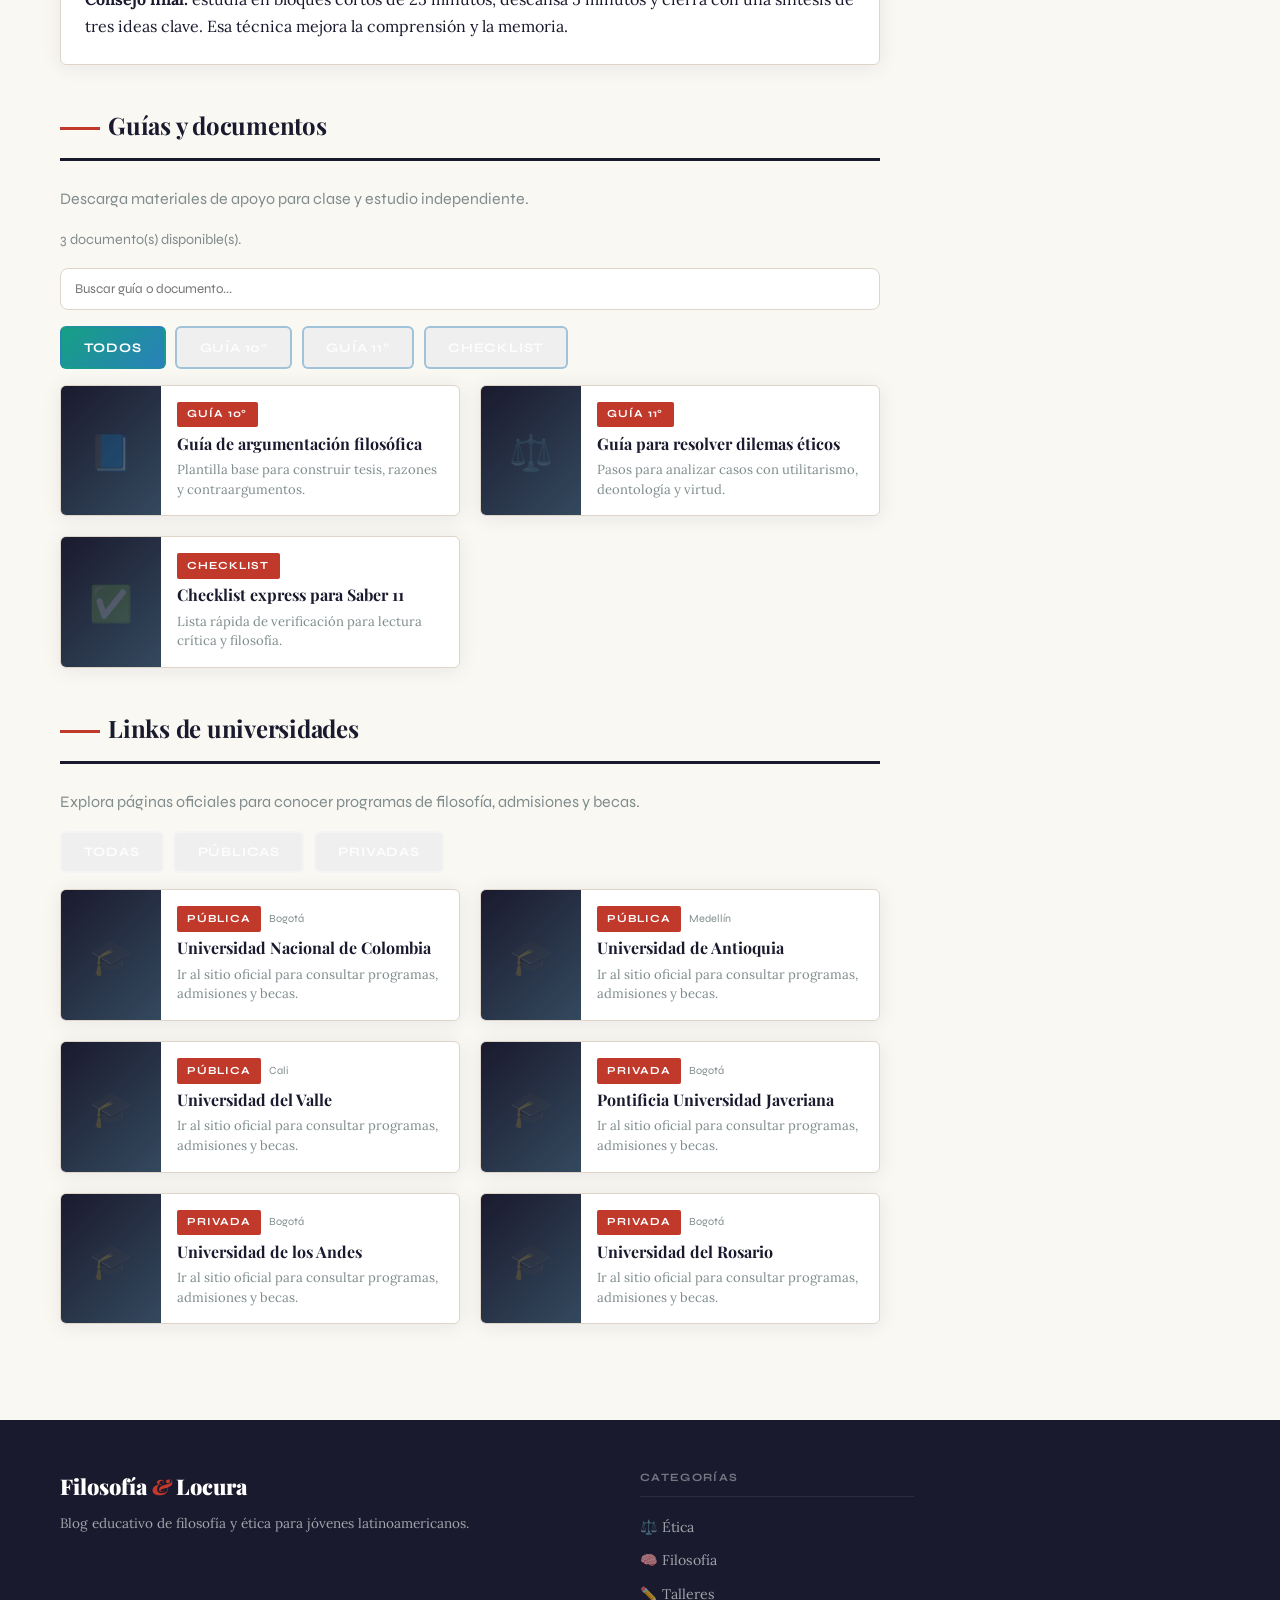
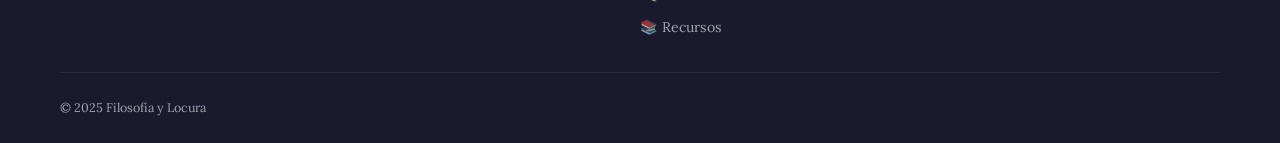
==== commit 8b626d17: "Corrige visibilidad y acceso a sección de links de universidades" ====
--- a/estudiantes.html
+++ b/estudiantes.html
@@ -52,6 +52,7 @@
       <div class="hero__actions">
         <a href="#plan-semanal" class="btn btn--primary">Ver plan semanal</a>
         <a href="talleres.html" class="btn btn--outline">Ir a talleres</a>
+        <a href="#links-universidades" class="btn btn--outline">Ver universidades</a>
       </div>
       <div class="student-badges" role="list" aria-label="Beneficios de la ruta">
         <span class="student-badge" role="listitem">🔥 Retos semanales</span>
@@ -168,6 +169,41 @@
               <button class="btn btn--outline" type="button" data-doc-filter="Checklist">Checklist</button>
             </div>
             <div class="posts-grid" id="studentDocsList" role="list" aria-live="polite"></div>
+            <p id="studentDocsEmpty" style="display:none;margin-top:0.8rem;color:var(--muted);font-family:var(--font-ui);">
+              No se encontraron documentos con esos filtros.
+            </p>
+          </section>
+
+          <section id="links-universidades" aria-labelledby="universidadesTitle" style="margin-top:2.5rem;display:block;">
+            <div class="section-header">
+              <h2 class="section-header__title" id="universidadesTitle"><span class="section-header__line"></span>Links de universidades</h2>
+            </div>
+            <p style="margin-bottom:1rem;color:var(--muted);font-family:var(--font-ui);">
+              Explora páginas oficiales para conocer programas de filosofía, admisiones y becas.
+            </p>
+            <div style="display:flex;gap:0.6rem;flex-wrap:wrap;margin-bottom:1rem;">
+              <button class="btn btn--outline active" type="button" data-uni-filter="all">Todas</button>
+              <button class="btn btn--outline" type="button" data-uni-filter="publica">Públicas</button>
+              <button class="btn btn--outline" type="button" data-uni-filter="privada">Privadas</button>
+            </div>
+            <div class="posts-grid" id="universitiesList" role="list">
+              <a href="https://unal.edu.co/" target="_blank" rel="noopener noreferrer" class="post-card" role="listitem">
+                <div class="post-card__thumb">🎓</div>
+                <div class="post-card__body">
+                  <div class="post-card__meta"><span class="tag tag--recursos">Pública</span><span class="post-card__date">Bogotá</span></div>
+                  <h3 class="post-card__title">Universidad Nacional de Colombia</h3>
+                  <p class="post-card__excerpt">Ir al sitio oficial para consultar programas, admisiones y becas.</p>
+                </div>
+              </a>
+              <a href="https://www.javeriana.edu.co/" target="_blank" rel="noopener noreferrer" class="post-card" role="listitem">
+                <div class="post-card__thumb">🎓</div>
+                <div class="post-card__body">
+                  <div class="post-card__meta"><span class="tag tag--recursos">Privada</span><span class="post-card__date">Bogotá</span></div>
+                  <h3 class="post-card__title">Pontificia Universidad Javeriana</h3>
+                  <p class="post-card__excerpt">Ir al sitio oficial para consultar programas, admisiones y becas.</p>
+                </div>
+              </a>
+            </div>
           </section>
         </div>
 
@@ -189,6 +225,7 @@
               <li><a href="filosofia.html">Guía base de Filosofía</a></li>
               <li><a href="talleres.html">Talleres por dificultad</a></li>
               <li><a href="recursos.html">Recursos imprimibles</a></li>
+              <li><a href="#links-universidades">Links de universidades</a></li>
             </ul>
           </div>
         </aside>
--- a/css/styles.css
+++ b/css/styles.css
@@ -1172,7 +1172,7 @@
 
 /* ── Estilo juvenil: Ruta estudiantes ── */
 .hero--students {
-  background: radial-gradient(circle at 10% 20%, #35255b 0%, #1a1a2e 45%, #10101f 100%);
+  background: radial-gradient(circle at 10% 20%, #123b63 0%, #0f1f3d 50%, #0a1328 100%);
 }
 
 .student-badges {
@@ -1188,7 +1188,7 @@
   font-weight: 700;
   letter-spacing: 0.04em;
   color: #fff;
-  background: linear-gradient(135deg, rgba(230,126,34,0.9), rgba(192,57,43,0.9));
+  background: linear-gradient(135deg, rgba(46, 204, 113, 0.9), rgba(52, 152, 219, 0.9));
   border: 1px solid rgba(255,255,255,0.2);
   border-radius: 999px;
   padding: 0.45rem 0.9rem;
@@ -1201,19 +1201,19 @@
 }
 
 .students-grid .post-card__thumb {
-  background: linear-gradient(135deg, #6c3483, #c0392b);
+  background: linear-gradient(135deg, #16a085, #2980b9);
   color: #fff;
   border-radius: 12px;
   box-shadow: 0 8px 24px rgba(108,52,131,0.25);
 }
 
 #guias-documentos .btn--outline {
-  border-color: rgba(108,52,131,0.35);
+  border-color: rgba(41,128,185,0.4);
 }
 
 #guias-documentos .btn--outline.active,
 #guias-documentos .btn--outline:hover {
-  background: linear-gradient(135deg, #6c3483, #c0392b);
+  background: linear-gradient(135deg, #16a085, #2980b9);
   color: #fff;
   border-color: transparent;
 }
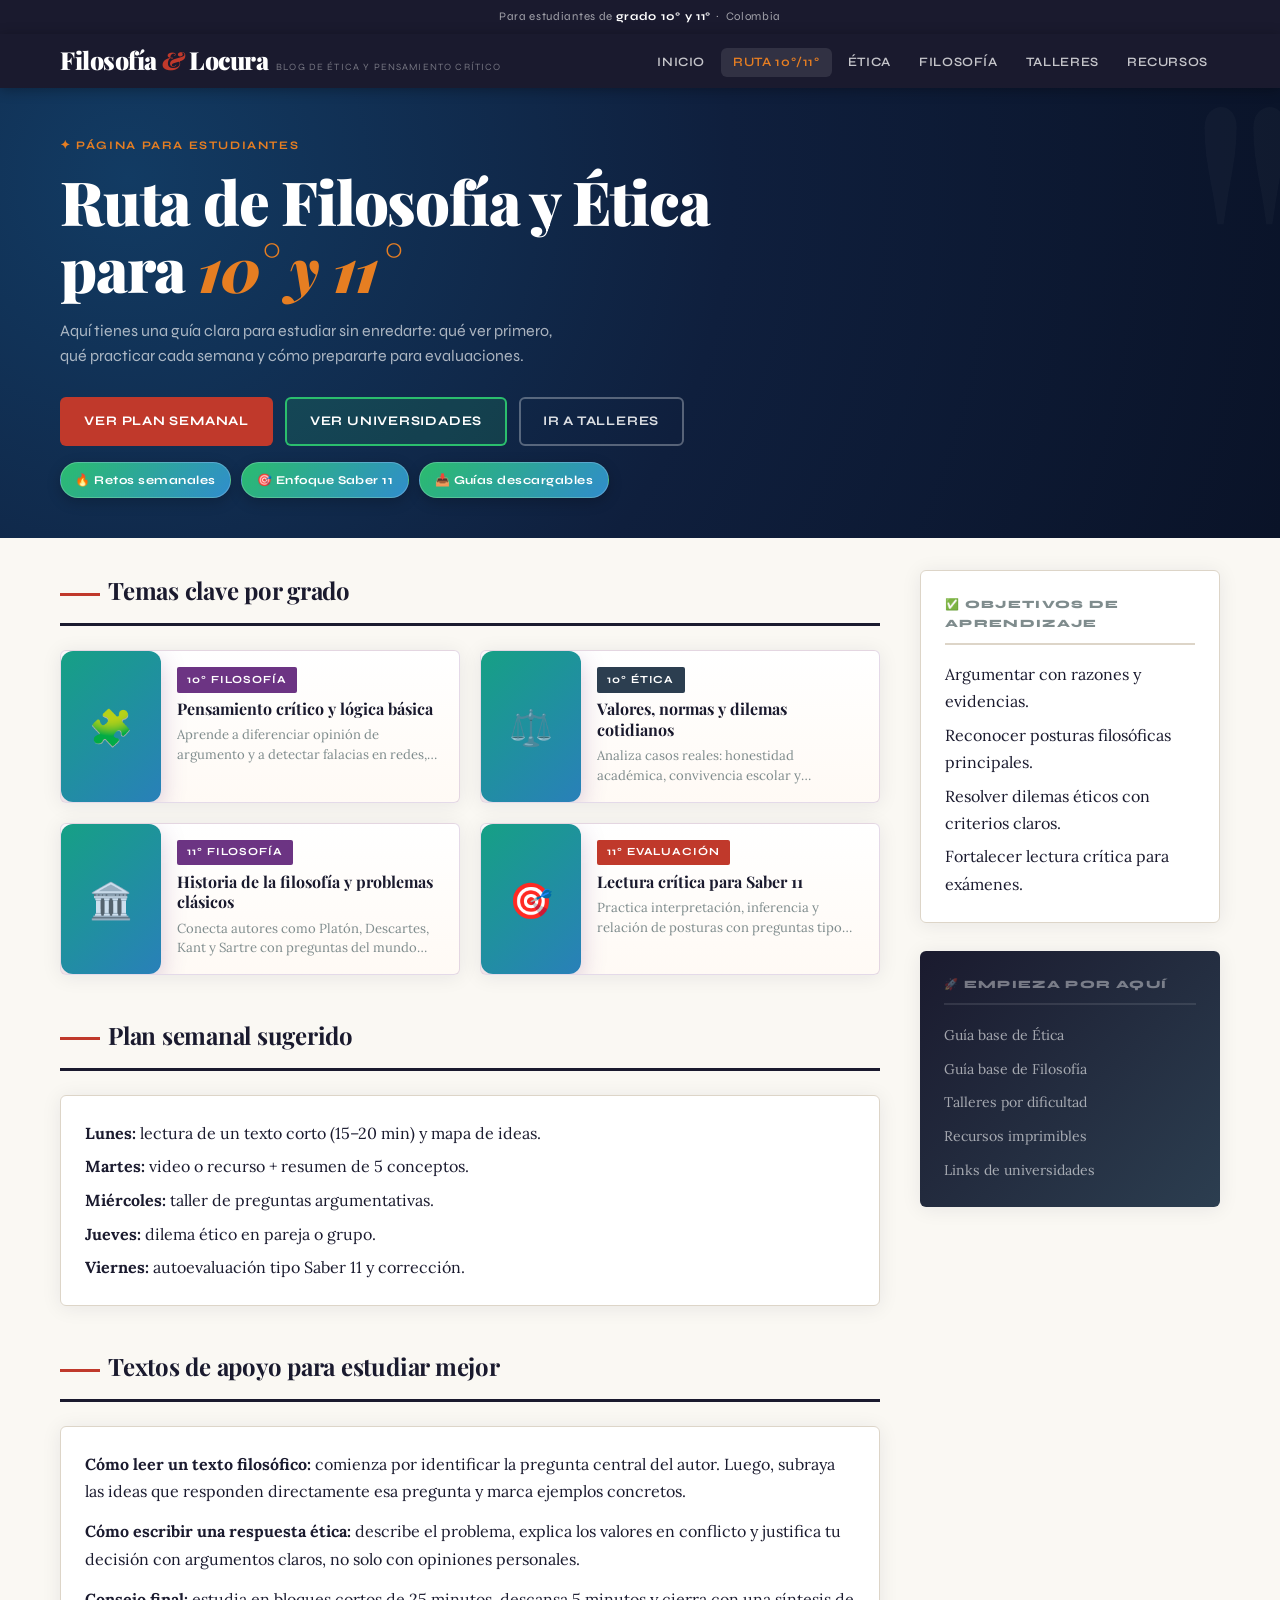
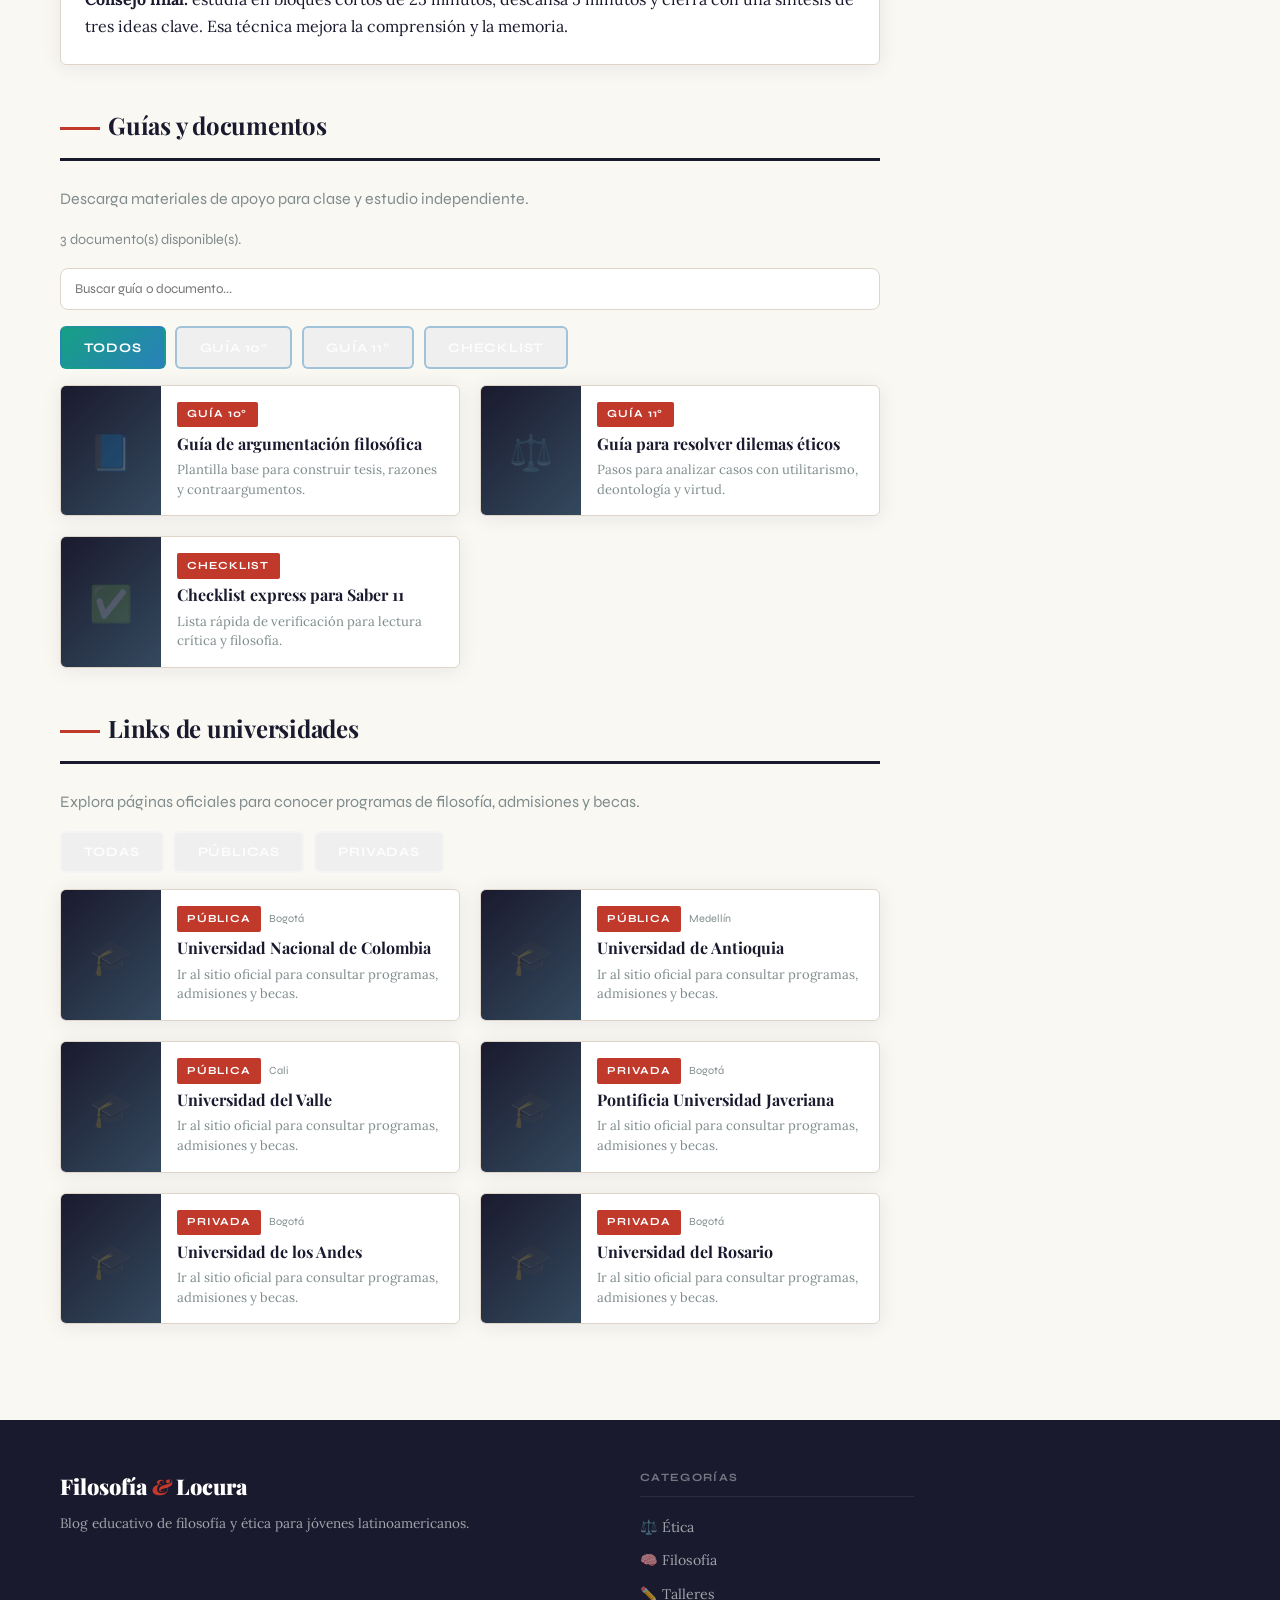
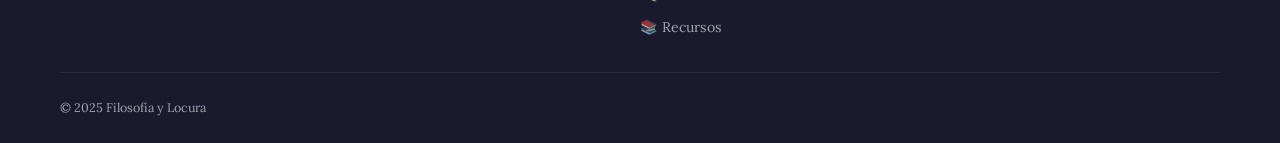
==== commit 7dadb0a4: "Asegura visibilidad del botón Ver universidades en el hero" ====
--- a/estudiantes.html
+++ b/estudiantes.html
@@ -51,8 +51,8 @@
       <p class="hero__desc">Aquí tienes una guía clara para estudiar sin enredarte: qué ver primero, qué practicar cada semana y cómo prepararte para evaluaciones.</p>
       <div class="hero__actions">
         <a href="#plan-semanal" class="btn btn--primary">Ver plan semanal</a>
+        <a href="#links-universidades" class="btn btn--outline btn--universidades">Ver universidades</a>
         <a href="talleres.html" class="btn btn--outline">Ir a talleres</a>
-        <a href="#links-universidades" class="btn btn--outline">Ver universidades</a>
       </div>
       <div class="student-badges" role="list" aria-label="Beneficios de la ruta">
         <span class="student-badge" role="listitem">🔥 Retos semanales</span>
--- a/css/styles.css
+++ b/css/styles.css
@@ -1217,3 +1217,14 @@
   color: #fff;
   border-color: transparent;
 }
+
+.hero--students .btn--universidades {
+  border-color: rgba(46, 204, 113, 0.9);
+  color: #fff;
+  background: rgba(46, 204, 113, 0.15);
+}
+
+.hero--students .btn--universidades:hover {
+  background: linear-gradient(135deg, #16a085, #2980b9);
+  border-color: transparent;
+}
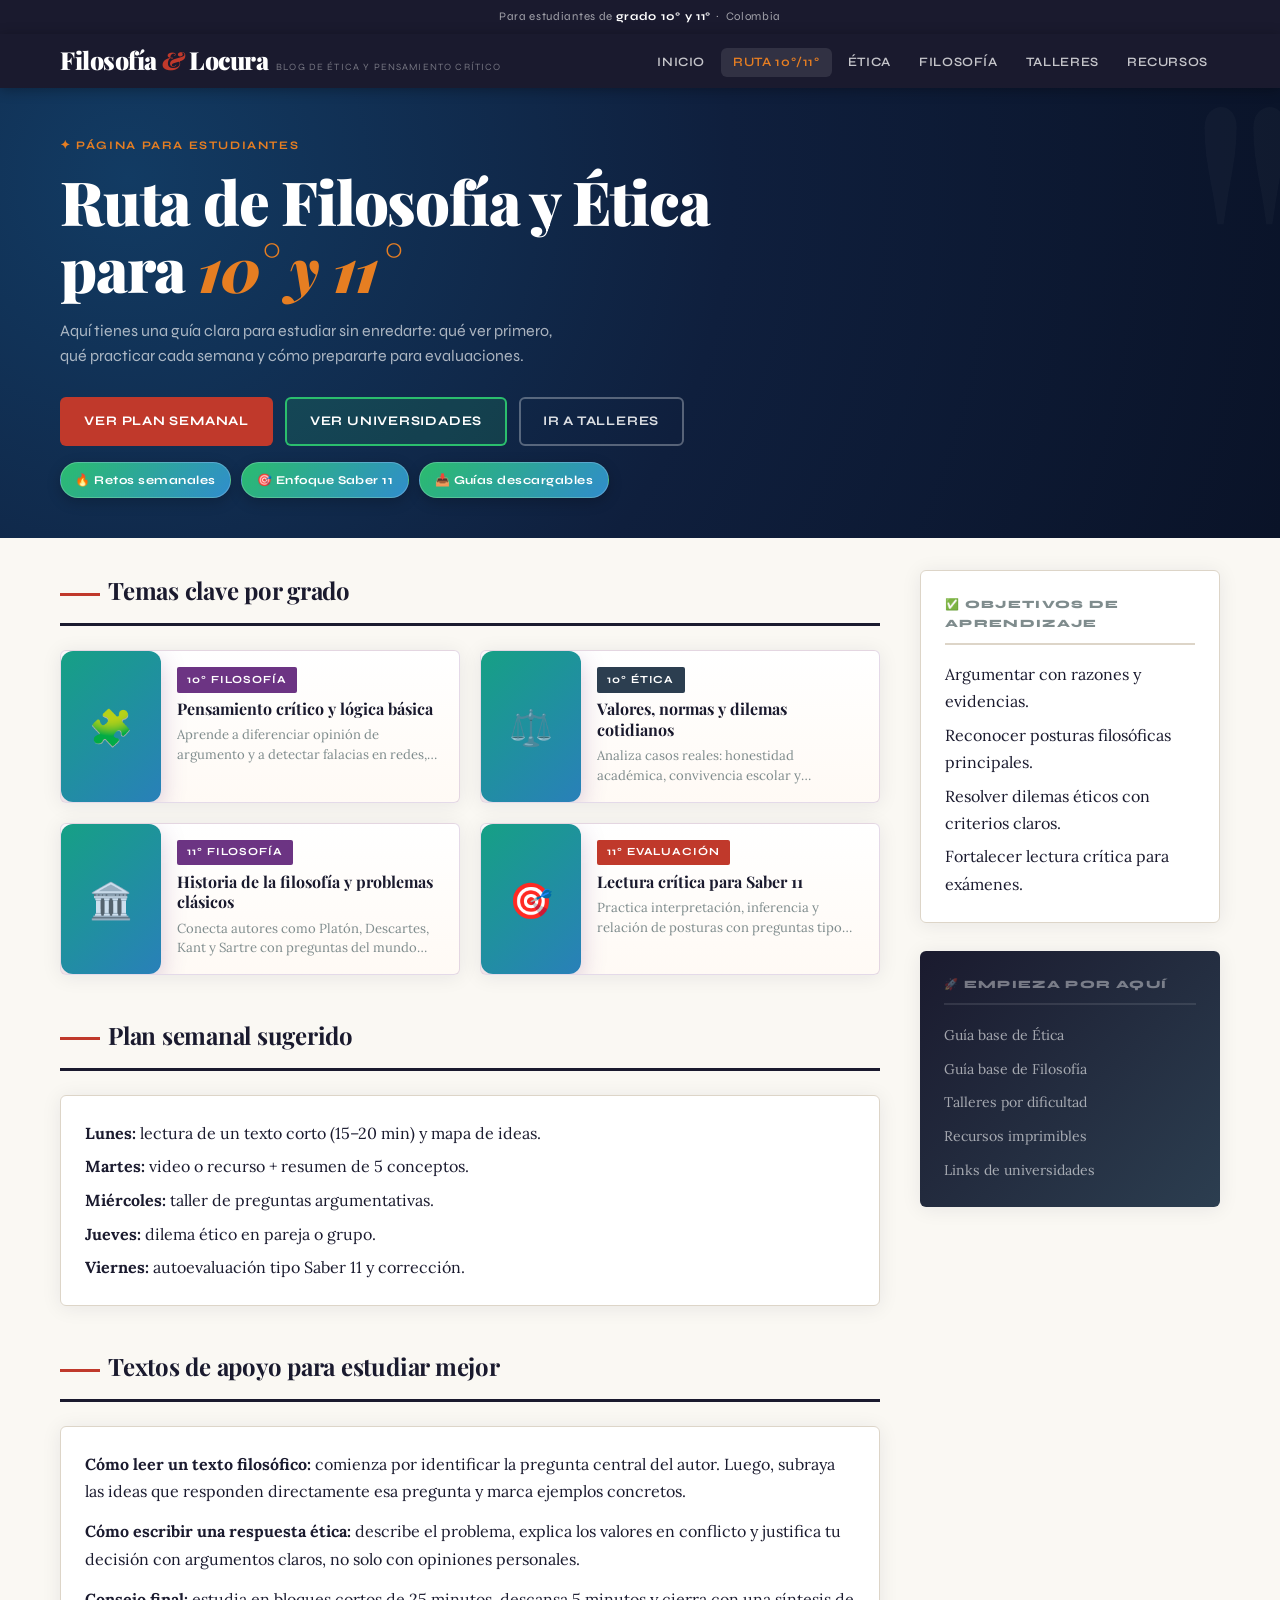
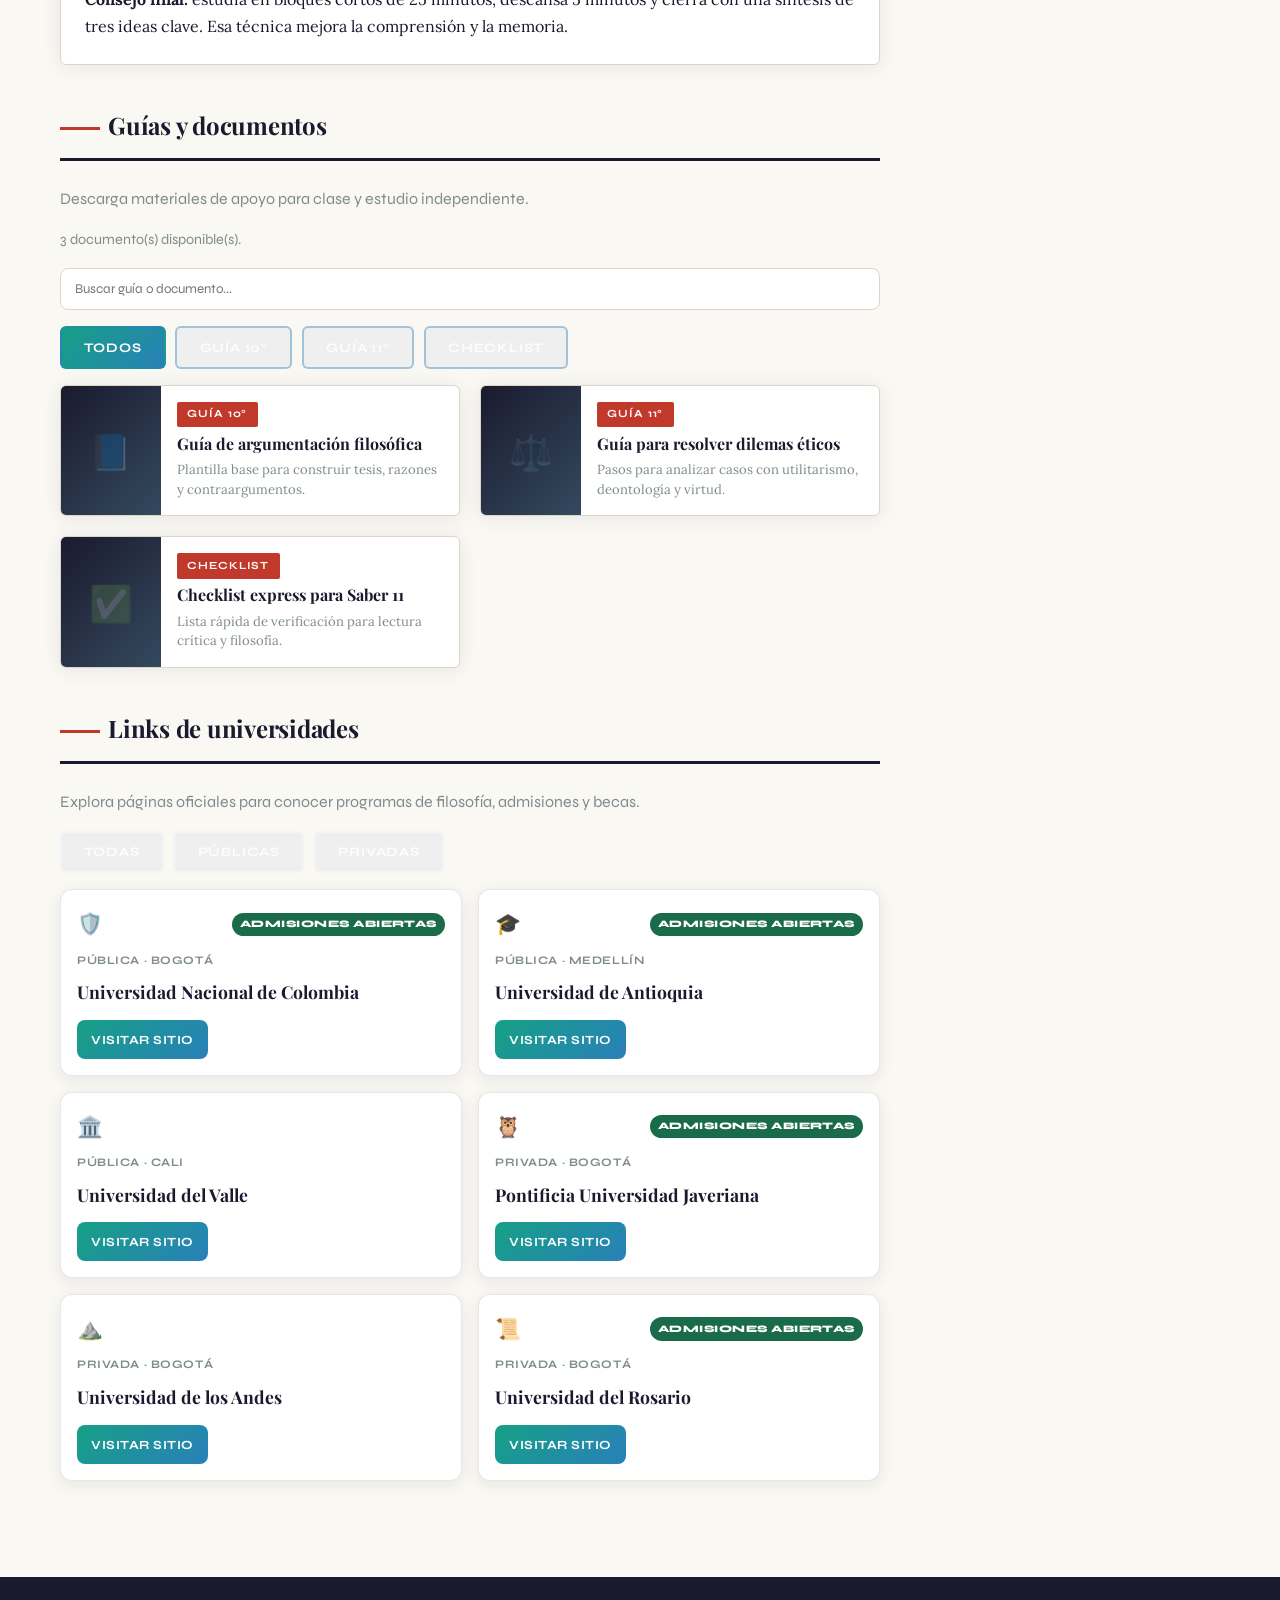
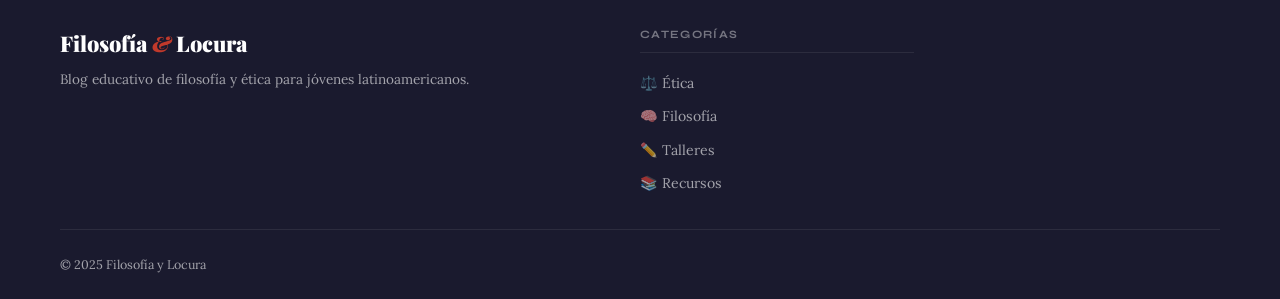
==== commit 9e5ab6b9: "Agrega íconos y badge de admisiones en cards de universidades" ====
--- a/estudiantes.html
+++ b/estudiantes.html
@@ -186,23 +186,25 @@
               <button class="btn btn--outline" type="button" data-uni-filter="publica">Públicas</button>
               <button class="btn btn--outline" type="button" data-uni-filter="privada">Privadas</button>
             </div>
-            <div class="posts-grid" id="universitiesList" role="list">
-              <a href="https://unal.edu.co/" target="_blank" rel="noopener noreferrer" class="post-card" role="listitem">
-                <div class="post-card__thumb">🎓</div>
-                <div class="post-card__body">
-                  <div class="post-card__meta"><span class="tag tag--recursos">Pública</span><span class="post-card__date">Bogotá</span></div>
-                  <h3 class="post-card__title">Universidad Nacional de Colombia</h3>
-                  <p class="post-card__excerpt">Ir al sitio oficial para consultar programas, admisiones y becas.</p>
-                </div>
-              </a>
-              <a href="https://www.javeriana.edu.co/" target="_blank" rel="noopener noreferrer" class="post-card" role="listitem">
-                <div class="post-card__thumb">🎓</div>
-                <div class="post-card__body">
-                  <div class="post-card__meta"><span class="tag tag--recursos">Privada</span><span class="post-card__date">Bogotá</span></div>
-                  <h3 class="post-card__title">Pontificia Universidad Javeriana</h3>
-                  <p class="post-card__excerpt">Ir al sitio oficial para consultar programas, admisiones y becas.</p>
-                </div>
-              </a>
+            <div class="university-grid" id="universitiesList" role="list">
+              <article class="university-card" role="listitem">
+                <div class="university-card__top">
+                  <span class="university-card__icon" aria-hidden="true">🛡️</span>
+                  <span class="university-card__badge">Admisiones abiertas</span>
+                </div>
+                <p class="university-card__type">Pública</p>
+                <h3 class="university-card__name">Universidad Nacional de Colombia</h3>
+                <a href="https://unal.edu.co/" target="_blank" rel="noopener noreferrer" class="university-card__btn">Visitar sitio</a>
+              </article>
+              <article class="university-card" role="listitem">
+                <div class="university-card__top">
+                  <span class="university-card__icon" aria-hidden="true">🦉</span>
+                  <span class="university-card__badge">Admisiones abiertas</span>
+                </div>
+                <p class="university-card__type">Privada</p>
+                <h3 class="university-card__name">Pontificia Universidad Javeriana</h3>
+                <a href="https://www.javeriana.edu.co/" target="_blank" rel="noopener noreferrer" class="university-card__btn">Visitar sitio</a>
+              </article>
             </div>
           </section>
         </div>
--- a/css/styles.css
+++ b/css/styles.css
@@ -1228,3 +1228,76 @@
   background: linear-gradient(135deg, #16a085, #2980b9);
   border-color: transparent;
 }
+
+/* Cards de universidades */
+.university-grid {
+  display: grid;
+  grid-template-columns: 1fr;
+  gap: 1rem;
+}
+
+.university-card {
+  background: #fff;
+  border: 1px solid rgba(26, 26, 46, 0.1);
+  border-radius: 12px;
+  padding: 1rem;
+  box-shadow: 0 4px 16px rgba(26, 26, 46, 0.08);
+}
+
+.university-card__top {
+  display: flex;
+  align-items: center;
+  justify-content: space-between;
+  margin-bottom: 0.55rem;
+}
+
+.university-card__icon {
+  font-size: 1.3rem;
+}
+
+.university-card__badge {
+  font-family: var(--font-ui);
+  font-size: 0.62rem;
+  font-weight: 800;
+  letter-spacing: 0.05em;
+  text-transform: uppercase;
+  color: #fff;
+  background: #1a6b4a;
+  border-radius: 999px;
+  padding: 0.2rem 0.5rem;
+}
+
+.university-card__type {
+  font-family: var(--font-ui);
+  font-size: 0.72rem;
+  font-weight: 700;
+  letter-spacing: 0.05em;
+  text-transform: uppercase;
+  color: var(--muted);
+  margin-bottom: 0.45rem;
+}
+
+.university-card__name {
+  font-family: var(--font-display);
+  font-size: 1.1rem;
+  margin-bottom: 0.8rem;
+}
+
+.university-card__btn {
+  display: inline-block;
+  padding: 0.55rem 0.9rem;
+  border-radius: 8px;
+  background: linear-gradient(135deg, #16a085, #2980b9);
+  color: #fff;
+  font-family: var(--font-ui);
+  font-size: 0.78rem;
+  font-weight: 700;
+  letter-spacing: 0.04em;
+  text-transform: uppercase;
+}
+
+@media (min-width: 768px) {
+  .university-grid {
+    grid-template-columns: repeat(2, minmax(0, 1fr));
+  }
+}
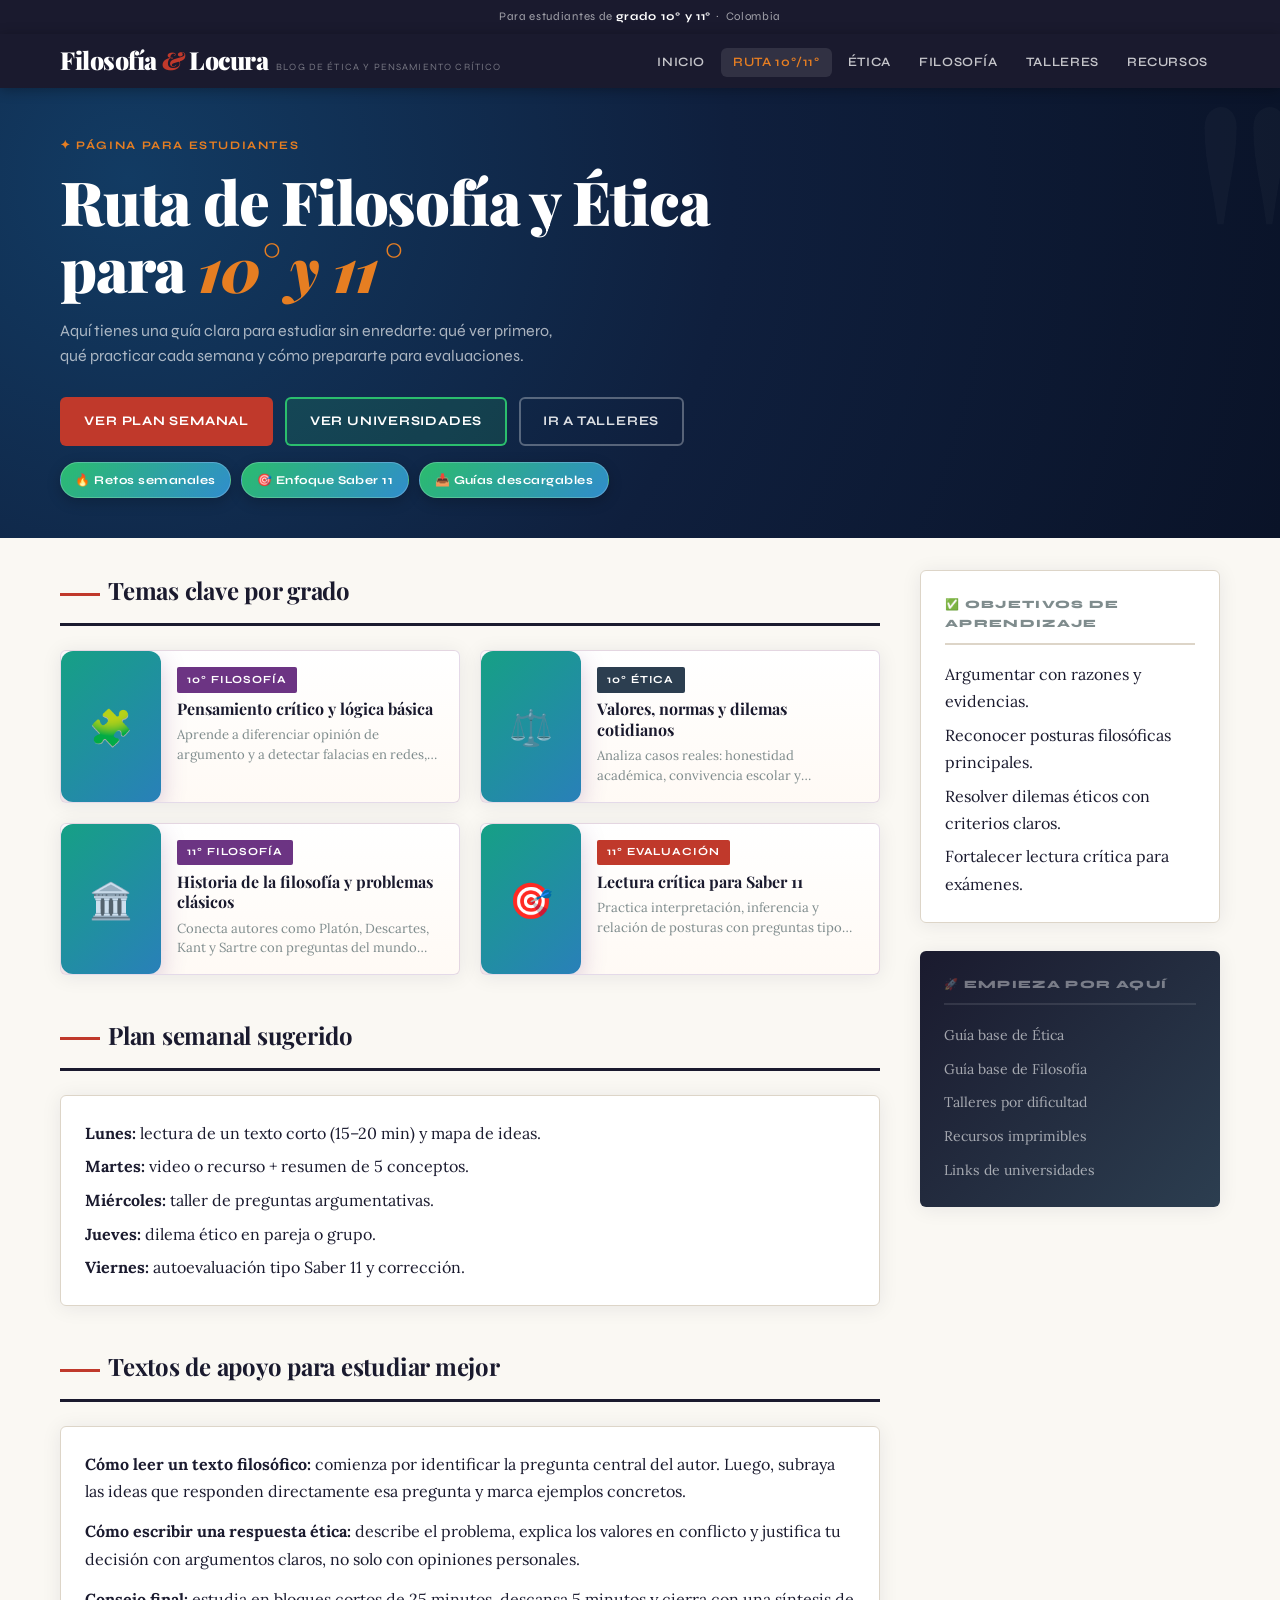
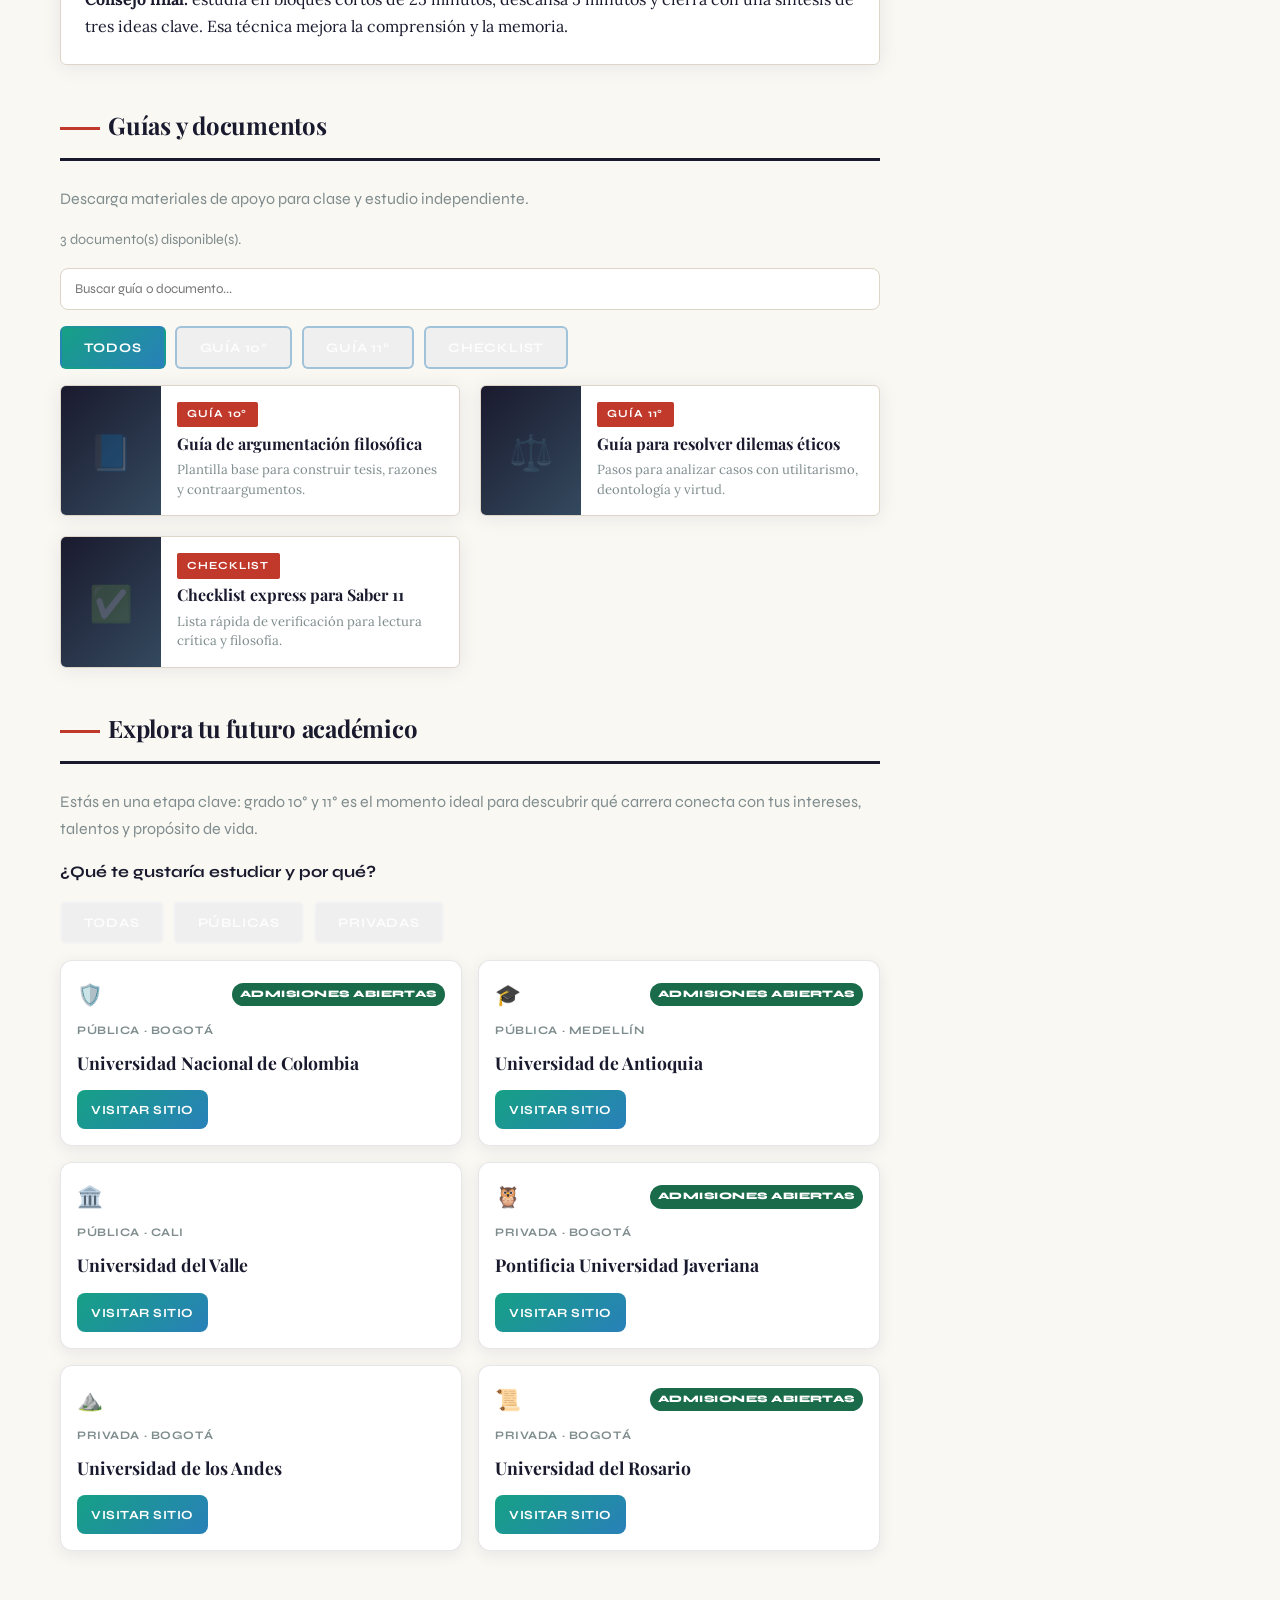
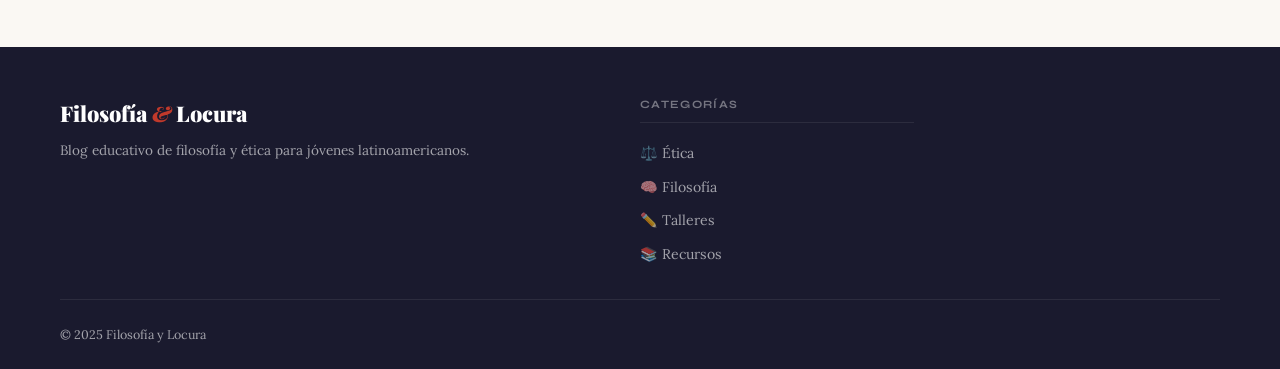
==== commit 8c09f252: "Convierte sección de universidades en bloque pedagógico motivador" ====
--- a/estudiantes.html
+++ b/estudiantes.html
@@ -176,10 +176,13 @@
 
           <section id="links-universidades" aria-labelledby="universidadesTitle" style="margin-top:2.5rem;display:block;">
             <div class="section-header">
-              <h2 class="section-header__title" id="universidadesTitle"><span class="section-header__line"></span>Links de universidades</h2>
+              <h2 class="section-header__title" id="universidadesTitle"><span class="section-header__line"></span>Explora tu futuro académico</h2>
             </div>
             <p style="margin-bottom:1rem;color:var(--muted);font-family:var(--font-ui);">
-              Explora páginas oficiales para conocer programas de filosofía, admisiones y becas.
+              Estás en una etapa clave: grado 10° y 11° es el momento ideal para descubrir qué carrera conecta con tus intereses, talentos y propósito de vida.
+            </p>
+            <p style="margin-bottom:1rem;font-family:var(--font-ui);font-weight:700;">
+              ¿Qué te gustaría estudiar y por qué?
             </p>
             <div style="display:flex;gap:0.6rem;flex-wrap:wrap;margin-bottom:1rem;">
               <button class="btn btn--outline active" type="button" data-uni-filter="all">Todas</button>
@@ -187,7 +190,7 @@
               <button class="btn btn--outline" type="button" data-uni-filter="privada">Privadas</button>
             </div>
             <div class="university-grid" id="universitiesList" role="list">
-              <article class="university-card" role="listitem">
+              <article class="university-card" role="listitem" data-type="publica">
                 <div class="university-card__top">
                   <span class="university-card__icon" aria-hidden="true">🛡️</span>
                   <span class="university-card__badge">Admisiones abiertas</span>
@@ -196,7 +199,7 @@
                 <h3 class="university-card__name">Universidad Nacional de Colombia</h3>
                 <a href="https://unal.edu.co/" target="_blank" rel="noopener noreferrer" class="university-card__btn">Visitar sitio</a>
               </article>
-              <article class="university-card" role="listitem">
+              <article class="university-card" role="listitem" data-type="privada">
                 <div class="university-card__top">
                   <span class="university-card__icon" aria-hidden="true">🦉</span>
                   <span class="university-card__badge">Admisiones abiertas</span>
